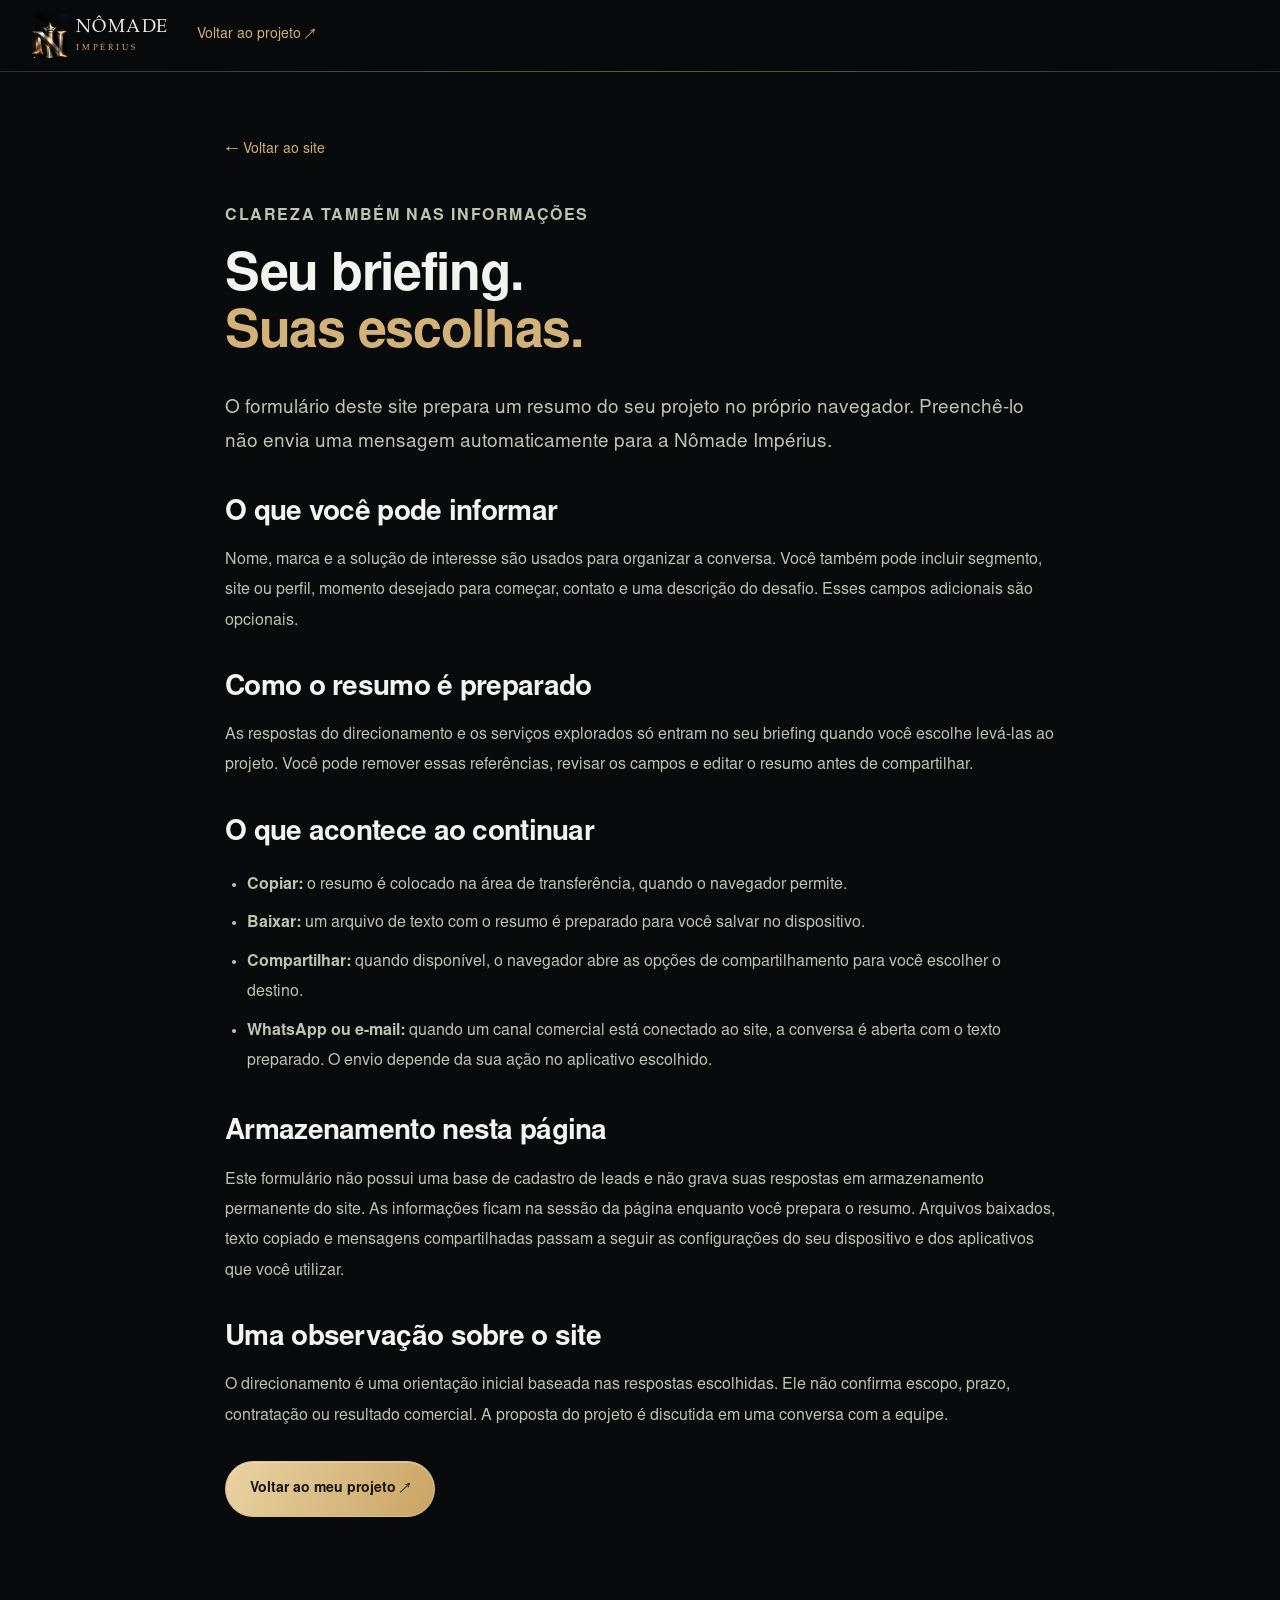
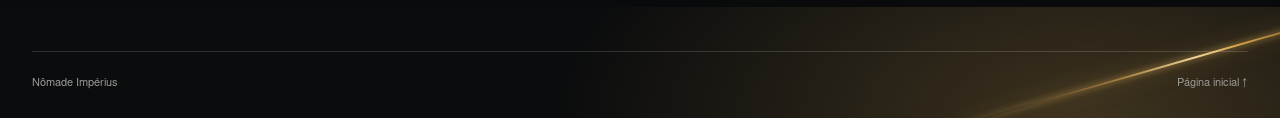
==== privacidade.html @ 72ca43c6 "Publicar site Nômade Impérius com contato pelo WhatsApp Site da agência com identidade preta e doura" ====
<!doctype html>
<html lang="pt-BR"><head><meta charset="utf-8"><meta name="viewport" content="width=device-width, initial-scale=1"><meta name="theme-color" content="#090a0b"><meta name="description" content="Saiba como funciona o briefing da Nômade Impérius e como suas informações são usadas na página."><title>Privacidade do briefing — Nômade Impérius</title><link rel="icon" type="image/png" href="nomade-imperius.png"><link rel="stylesheet" href="site.css?v=dark-sections-1">
<link rel="stylesheet" href="auras.css?v=dark-sections-1"></head><body><header class="site-header"><div class="header-inner shell"><a class="wordmark" href="index.html" aria-label="Nômade Impérius, página inicial"><span class="brand-crop" aria-hidden="true"><img src="nomade-imperius.png" alt="" width="1536" height="1536"></span><span class="brand-name">NÔMADE<span>IMPÉRIUS</span></span></a><a class="text-link" href="index.html#contato">Voltar ao projeto ↗</a></div></header><main class="privacy-page shell"><a class="back-link" href="index.html">← Voltar ao site</a><p class="eyebrow">CLAREZA TAMBÉM NAS INFORMAÇÕES</p><h1>Seu briefing.<br><em>Suas escolhas.</em></h1><p class="privacy-intro">O formulário deste site prepara um resumo do seu projeto no próprio navegador. Preenchê-lo não envia uma mensagem automaticamente para a Nômade Impérius.</p><h2>O que você pode informar</h2><p>Nome, marca e a solução de interesse são usados para organizar a conversa. Você também pode incluir segmento, site ou perfil, momento desejado para começar, contato e uma descrição do desafio. Esses campos adicionais são opcionais.</p><h2>Como o resumo é preparado</h2><p>As respostas do direcionamento e os serviços explorados só entram no seu briefing quando você escolhe levá-las ao projeto. Você pode remover essas referências, revisar os campos e editar o resumo antes de compartilhar.</p><h2>O que acontece ao continuar</h2><ul><li><strong>Copiar:</strong> o resumo é colocado na área de transferência, quando o navegador permite.</li><li><strong>Baixar:</strong> um arquivo de texto com o resumo é preparado para você salvar no dispositivo.</li><li><strong>Compartilhar:</strong> quando disponível, o navegador abre as opções de compartilhamento para você escolher o destino.</li><li><strong>WhatsApp ou e-mail:</strong> quando um canal comercial está conectado ao site, a conversa é aberta com o texto preparado. O envio depende da sua ação no aplicativo escolhido.</li></ul><h2>Armazenamento nesta página</h2><p>Este formulário não possui uma base de cadastro de leads e não grava suas respostas em armazenamento permanente do site. As informações ficam na sessão da página enquanto você prepara o resumo. Arquivos baixados, texto copiado e mensagens compartilhadas passam a seguir as configurações do seu dispositivo e dos aplicativos que você utilizar.</p><h2>Uma observação sobre o site</h2><p>O direcionamento é uma orientação inicial baseada nas respostas escolhidas. Ele não confirma escopo, prazo, contratação ou resultado comercial. A proposta do projeto é discutida em uma conversa com a equipe.</p><a class="button button-gold privacy-return" href="index.html#contato">Voltar ao meu projeto ↗</a></main><footer class="site-footer"><div class="shell footer-bottom"><span>Nômade Impérius</span><a href="index.html">Página inicial ↑</a></div></footer></body></html>
---- site.css ----
@font-face{font-family:Nomade;src:url('sans-regular.otf') format('opentype');font-weight:400;font-display:swap}
@font-face{font-family:Nomade;src:url('sans-bold.otf') format('opentype');font-weight:600 800;font-display:swap}
@font-face{font-family:Editorial;src:url('editorial-regular.otf') format('opentype');font-display:swap}
@font-face{font-family:Editorial;src:url('editorial-italic.otf') format('opentype');font-style:italic;font-display:swap}
:root{--bg:#090a0b;--surface:#171819;--text:#f3f3ef;--muted:#b6b6b0;--line:#ffffff26;--gold:#d2b278;--gold-pale:#ead2a1;--accent:#d2b278;--sans:Nomade,Arial,sans-serif;--serif:Editorial,Georgia,serif}
*{box-sizing:border-box}html{scroll-behavior:smooth;scroll-padding-top:94px}body{margin:0;background:var(--bg);color:var(--text);font:16px/1.6 var(--sans);-webkit-font-smoothing:antialiased}body.menu-open,body.dialog-open{overflow:hidden}a{color:inherit;text-decoration:none}button,input,textarea,select{font:inherit}button{cursor:pointer;color:inherit}button,a{-webkit-tap-highlight-color:transparent}img{display:block;max-width:100%;height:auto}h1,h2,h3,p{margin:0}h1,h2,h3{font-family:var(--sans);font-weight:600;line-height:1.15;letter-spacing:-.025em}h2{font-size:46px}h3{font-size:25px}em{font-style:normal;color:var(--accent)}svg{width:24px;height:24px;fill:none;stroke:currentColor;stroke-width:1.5;stroke-linecap:round;stroke-linejoin:round;flex-shrink:0}[hidden]{display:none!important}::selection{background:var(--gold);color:#111}a:focus-visible,button:focus-visible,summary:focus-visible,[tabindex]:focus-visible{outline:2px solid var(--accent);outline-offset:5px}.svg-defs{width:0;height:0;position:absolute;overflow:hidden}.sr-only{position:absolute;width:1px;height:1px;padding:0;margin:-1px;overflow:hidden;clip:rect(0,0,0,0);white-space:nowrap;border:0}.skip-link{position:fixed;top:12px;left:16px;z-index:120;background:var(--gold);color:#111;padding:12px 20px;transform:translateY(-150%)}.skip-link:focus{transform:none}.shell{width:min(1326px,calc(100% - 64px));margin-inline:auto}.section-space{padding-block:88px}.eyebrow{font-size:11px;font-weight:600;letter-spacing:.1em;color:var(--accent);line-height:1.5;text-transform:uppercase}.button{display:inline-flex;align-items:center;justify-content:center;gap:14px;border:1px solid transparent;border-radius:40px;min-height:56px;padding:16px 24px;font-size:16px;line-height:1.3;font-weight:600;transition:background .2s,border-color .2s,color .2s,transform .2s,box-shadow .2s}.button svg{width:19px;height:19px}.button-gold{background:linear-gradient(115deg,#ead3a3,#c9a463);color:#16120d;border-color:#ddc28c;box-shadow:inset 0 1px 0 #ffffff45}.button-gold:hover{background:linear-gradient(115deg,#f0ddb8,#d7b87d);border-color:var(--gold-pale);transform:translateY(-2px);box-shadow:0 6px 22px #d2b27816}.button-outline{background:transparent;border-color:var(--line);color:var(--text)}.button-outline:hover{border-color:var(--text);background:#ffffff08}.text-link{display:inline-flex;align-items:center;gap:12px;border:0;background:none;padding:0;font-size:14px;line-height:1.5;color:var(--accent)}.text-link svg{width:19px;height:19px}.text-link:hover{text-decoration:underline;text-underline-offset:5px}.dark-section{background:#090a0b;--text:#f3f3ef;--muted:#b6b6b0;--line:#ffffff26;--accent:#d2b278;color:var(--text)}.section-heading{display:flex;justify-content:space-between;align-items:flex-end;gap:60px;margin-bottom:38px}.section-heading h2{max-width:700px;margin-top:18px}.section-heading>p{max-width:380px;font-size:16px;color:var(--muted);line-height:1.75;flex-shrink:0}.scope-note{font-size:12px;line-height:1.8;color:var(--muted);max-width:950px;margin-top:25px}

/* 72px navigation and grouped full-width menus, adapted from the reference. */
.site-header{height:72px;position:sticky;top:0;z-index:60;background:#090a0bf5;border-bottom:1px solid var(--line);backdrop-filter:blur(12px)}.header-inner{display:flex;align-items:center;height:100%;gap:28px}.wordmark{display:flex;align-items:center;gap:9px;flex-shrink:0}.brand-crop{position:relative;width:35px;height:44px;overflow:hidden}.brand-crop img{position:absolute;max-width:none;width:97px;height:97px;top:-12px;left:-31px}.brand-name{font:18px/1 var(--serif);letter-spacing:.08em;color:#f1ede5}.brand-name>span{display:block;font:8px/1 var(--serif);letter-spacing:.35em;color:var(--gold);margin-top:7px}.navigation{display:flex;align-items:center;gap:22px;flex:1;min-width:0;height:100%;font-size:14px}.navigation>a{white-space:nowrap}.navigation>a:hover{color:var(--gold)}.nav-group{height:100%;display:flex;align-items:center}.nav-group-toggle{height:100%;padding:0;border:0;background:none;display:flex;align-items:center;gap:5px;font-size:14px;white-space:nowrap;position:relative}.nav-group-toggle svg{width:17px;height:17px;transition:transform .2s}.nav-group-toggle[aria-expanded=true]{color:var(--gold)}.nav-group-toggle[aria-expanded=true]::after{content:'';height:3px;background:var(--gold);position:absolute;bottom:0;left:0;right:0}.nav-group-toggle[aria-expanded=true] svg{transform:rotate(180deg)}.nav-actions{margin-left:auto;display:flex;align-items:center;gap:20px}.nav-secondary{font-size:13px;white-space:nowrap}.nav-secondary:hover{color:var(--gold)}.navigation .nav-contact{min-height:44px;padding:12px 20px;font-size:13px;gap:11px;white-space:nowrap}.nav-contact svg{height:17px;width:17px}.menu-toggle{display:none}.mega-panel{position:fixed;left:0;right:0;top:71px;max-height:calc(100dvh - 72px);overflow:auto;background:#171819;border-bottom:1px solid var(--line);box-shadow:0 22px 32px #0006}.mega-layout{display:grid;grid-template-columns:1fr 2fr;gap:65px;padding-block:34px 40px}.mega-intro>span{font-size:11px;color:var(--gold);letter-spacing:.08em}.mega-intro h2{font-size:27px;line-height:1.25;margin-top:17px;max-width:340px}.mega-intro p{font-size:14px;color:var(--muted);line-height:1.8;margin-top:16px;max-width:340px}.mega-links{display:grid;gap:8px;align-content:start}.mega-service-links{grid-template-columns:1fr 1fr;gap:10px}.mega-links>a{display:block;padding:16px 18px;border-radius:8px;font-size:16px;line-height:1.4;transition:background .2s}.mega-links>a:hover{background:#ffffff09;color:var(--gold)}.mega-links>a>span{display:block;font-size:13px;color:var(--muted);line-height:1.7;margin-top:7px}

/* Services and presentation. */
.solutions-tabs{display:grid;grid-template-columns:repeat(4,minmax(0,1fr));gap:12px;border-bottom:0;margin-bottom:38px}.solution-tab{position:relative;background:#171819;border:1px solid #d2b27826;border-bottom:3px solid transparent;border-radius:10px;text-align:left;padding:21px 20px;min-height:132px;color:var(--muted);transition:background .2s,color .2s,border-color .2s,box-shadow .2s}.solution-tab>span:nth-child(2){display:block}.solution-tab strong{font-size:18px;font-weight:600;line-height:1.3;display:block}.solution-tab small{font-size:12px;font-weight:400;line-height:1.6;display:block;margin-top:9px}.solution-tab>svg{display:none}.tab-index{display:block;font-size:10px;line-height:1.3;color:#8c784d;margin-bottom:15px;letter-spacing:.1em}.solution-tab[aria-selected=true]{border-color:#d2b27855;border-bottom-color:#d2b278;background:#171819;color:#f2f2ec;box-shadow:0 7px 20px #00000012}.solution-tab[aria-selected=true] .tab-index{color:#d2b278}.solution-tab[aria-selected=true] small{color:#b9b8ae}.solution-tab:hover{border-color:#9c865b}.solution-tab:not([aria-selected=true]):hover{background:#222321;color:#f3f3ef}.solutions-footnote{display:none}.solution-panel{display:grid;grid-template-columns:1.05fr 1fr;column-gap:54px;row-gap:23px;align-items:start}.solution-panel>:first-child{grid-column:1;grid-row:1/span 3;height:420px;position:relative;border-radius:14px;overflow:hidden}.solution-panel .panel-description{grid-column:2;grid-row:1;padding-top:7px}.panel-description h3{font-size:28px;line-height:1.25;max-width:480px}.panel-description p{font-size:16px;color:var(--muted);line-height:1.8;margin-top:17px}.inline-list{list-style:none;padding:0;margin:21px 0 0;display:flex;flex-wrap:wrap;gap:8px}.inline-list li{font-size:12px;line-height:1.4;padding:7px 10px;border-radius:5px;background:#d2b2780c;color:#c9c9c0}.deliverable-details{grid-column:2;grid-row:2;border-top:1px solid var(--line);padding-top:18px}.deliverable-details summary{display:flex;align-items:center;justify-content:space-between;gap:15px;font-size:14px;cursor:pointer;list-style:none}.deliverable-details summary::-webkit-details-marker{display:none}.deliverable-details svg{width:17px;height:17px;color:var(--accent)}.deliverable-details[open] summary svg{transform:rotate(45deg)}.deliverable-details ul{font-size:14px;color:var(--muted);line-height:1.8;padding-left:18px;margin:17px 0 0}.deliverable-details li{margin-top:5px}.service-cta{grid-column:2;grid-row:3;font-size:14px;font-weight:600;align-self:end;justify-self:start;padding-top:3px}.brand-study,.content-study,.campaign-study,.website-study,.concept-art{--text:#eeece6;--muted:#a7a6a2;--line:rgba(218,197,158,.19)}.brand-study,.content-study,.campaign-study,.website-study{color:#eeece6}.essence-grid>.section-label{margin-bottom:25px}.essence-content{display:grid;grid-template-columns:1.15fr 1fr;gap:35px 85px}.essence h2{font-size:43px;max-width:570px}.essence-text{font-size:16px;color:var(--muted);line-height:1.8}.essence-text p:first-child{font-size:20px;line-height:1.6;color:#e2e2dc}.essence-text p+p{margin-top:20px}.brand-principles{grid-column:1/-1;display:grid;grid-template-columns:repeat(3,1fr);gap:20px;margin-top:4px}.brand-principles>span{border:1px solid var(--line);border-radius:8px;padding:24px;font-size:15px;line-height:1.65;color:#dfdfd7}.brand-principles>span::before{content:'✓';display:block;font-size:19px;color:var(--gold);margin-bottom:13px}.process-list{display:grid;grid-template-columns:repeat(4,minmax(0,1fr));gap:20px;list-style:none;padding:0;margin:0}.process-list>li{background:#171819;border:1px solid #d2b2782b;border-radius:8px;padding:27px 24px}.process-number{font-size:35px;color:#d2b278;line-height:1.2;display:flex;align-items:center;gap:20px;margin-bottom:27px;font-weight:600}.process-number::after{content:"";height:1px;flex:1;background:#9a824c44}.process-number>svg,.process-number>.small-star{display:none}.process-list h3{font-size:25px;line-height:1.3}.process-list p{font-size:14px;color:var(--muted);line-height:1.8;margin-top:15px}.process-outcome{display:block;font-size:9px;letter-spacing:.07em;line-height:1.8;color:#a8a89f;margin-top:24px}.project-agreement{display:grid;grid-template-columns:1fr 1fr;gap:50px;align-items:center;background:#171819;color:#f1f1ea;border-radius:8px;padding:34px 38px;margin-top:28px}.project-agreement .eyebrow{color:var(--gold);font-size:10px}.project-agreement h3{font-size:27px;line-height:1.35;margin-top:15px}.project-agreement ul{padding:0;margin:0;list-style:none;display:grid;gap:13px}.project-agreement li{display:flex;align-items:flex-start;gap:13px;font-size:14px;line-height:1.7;color:#d3d3cb}.project-agreement svg{width:17px;height:17px;color:var(--gold);margin-top:2px}

/* Marketing service photography and accessible details dialog. */
.studies{background:#111213}.study-controls{display:flex;justify-content:space-between;align-items:center;gap:24px;margin-bottom:27px}.study-filters{display:flex;gap:10px;flex-wrap:wrap}.study-filters button{border:1px solid #ffffff35;color:#c9c9c2;background:none;border-radius:40px;font-size:13px;padding:9px 18px;line-height:1.4}.study-filters button[aria-pressed=true]{background:var(--gold);border-color:var(--gold);color:#17120c}.study-filters button:hover{border-color:var(--gold)}#study-count{font-size:12px;color:var(--muted);white-space:nowrap}.concept-grid{display:grid;grid-template-columns:1fr 1fr;gap:26px}.concept-card{position:relative;background:#18191a;border:1px solid #ffffff20;border-radius:14px;overflow:hidden;min-width:0;transition:border-color .25s,box-shadow .25s}.concept-card:hover{border-color:#d2b27870;box-shadow:0 15px 35px #00000025}.concept-card .concept-art{height:360px}.concept-meta{display:flex;align-items:center;justify-content:space-between;gap:24px;padding:25px 26px;min-height:110px}.concept-meta p{font-size:10px;color:#b5b0a5;line-height:1.5;letter-spacing:.045em}.concept-meta h3{font-size:25px;line-height:1.25;margin-top:9px}.concept-meta .concept-description{font-size:13px;line-height:1.8;letter-spacing:0;margin-top:12px;max-width:410px}.concept-open{width:42px;height:42px;display:grid;place-items:center;border:1px solid #ffffff50;border-radius:50%;background:none;color:var(--gold);flex-shrink:0}.concept-open::after{content:'';position:absolute;inset:0}.concept-open svg{width:19px;height:19px}.concept-open:hover{background:var(--gold);color:#18130d}.concept-card:focus-within{outline:2px solid var(--gold);outline-offset:4px}.project-dialog{background:#171819;color:#f3f3ee;border:1px solid #ffffff30;border-radius:12px;width:min(880px,calc(100% - 36px));padding:0;max-height:calc(100dvh - 40px);overflow:auto;overscroll-behavior:contain}.project-dialog::backdrop{background:#000c;backdrop-filter:blur(6px)}.dialog-heading{display:flex;align-items:center;justify-content:space-between;gap:20px;padding:17px 24px;border-bottom:1px solid #ffffff25}.dialog-heading .eyebrow{font-size:10px}.dialog-close{background:none;border:1px solid #ffffff40;color:#e3d4b6;font-size:26px;border-radius:50%;width:37px;height:37px;line-height:1}.project-dialog #project-visual .concept-art{height:365px!important}.project-details{padding:31px 36px 35px}.project-details h2{font-size:36px}.project-details>p{font-size:15px;line-height:1.8;color:#c0c0b8;margin-top:18px}.project-details dl{display:grid;grid-template-columns:repeat(3,1fr);gap:26px;margin:27px 0 0;padding-top:25px;border-top:1px solid #ffffff25}.project-details dt{color:var(--gold);font-size:12px;font-weight:600}.project-details dd{font-size:13px;line-height:1.8;color:#b6b6ae;margin:12px 0 0}.project-details .project-disclosure{font-size:11px;color:#a5a59c;margin-top:27px}.project-details .button{font-size:14px;margin-top:23px;min-height:52px}

/* Direction guide and project briefing. */
.direction-grid,.contact-grid{display:grid;grid-template-columns:1fr 1.05fr;gap:90px;align-items:start}.direction h2,.contact h2{font-size:44px;margin-top:20px;max-width:550px}.direction-copy>p:not(.eyebrow),.contact-copy>p:not(.eyebrow){font-size:16px;color:var(--muted);line-height:1.8;margin-top:24px;max-width:440px}.direction-promises{list-style:none;padding:0;margin:30px 0 0;display:grid;gap:15px}.direction-promises li{font-size:15px;color:#d5d5cd;display:flex;align-items:center;gap:16px}.direction-promises span{border:1px solid #d2b27860;border-radius:50%;height:31px;width:31px;font-size:11px;color:var(--gold);display:grid;place-items:center;flex-shrink:0}.direction-copy .direction-note{font-size:12px;margin-top:26px;max-width:430px;color:#a8a89f}.guide-card{background:#171819;color:#f3f3ef;border:1px solid #d2b27835;border-radius:12px;padding:31px 34px;--accent:#d2b278;--text:#f3f3ef;--muted:#b6b6b0;--line:#ffffff26}.guide-top{display:flex;align-items:center;justify-content:space-between;gap:20px;border-bottom:1px solid var(--line);padding-bottom:22px;margin-bottom:25px}.guide-top .eyebrow{font-size:10px}.guide-top>span:last-child{color:#d2b278;font-size:24px}.guide-progress{display:flex;align-items:center;gap:6px;margin-bottom:23px}.guide-progress>span{display:block;width:25px;height:4px;background:#ffffff26;border-radius:3px}.guide-progress>span.is-done{background:#d2b278}.guide-progress>small{font-size:10px;letter-spacing:.04em;color:#a8a89f;margin-left:auto}.guide-question{font-size:26px;line-height:1.3;outline:none}.guide-question-note{font-size:13px;color:#b6b6b0;margin-top:13px;margin-bottom:22px;line-height:1.75}.guide-options{border:0;min-width:0;padding:0;margin:0;display:grid;gap:11px}.guide-option{position:relative;display:flex;align-items:flex-start;gap:15px;padding:17px 18px;background:#111213;border:1px solid #ffffff26;border-radius:8px;cursor:pointer;transition:background .2s,border-color .2s}.guide-option:hover,.guide-option:focus-within{border-color:#d2b27880}.guide-option.is-selected{background:#d2b27826;border-color:#967331}.guide-radio{width:15px;height:15px;flex-shrink:0;border:1px solid #878b80;border-radius:50%;margin-top:3px}.is-selected .guide-radio{background:#d2b278;box-shadow:inset 0 0 0 3px #171819;border-color:#d2b278}.guide-option-copy strong{font-size:14px;font-weight:600;display:block;line-height:1.5}.guide-option-copy small{font-size:12px;color:#b6b6b0;line-height:1.7;display:block;margin-top:5px}.guide-actions{display:flex;align-items:center;justify-content:space-between;gap:20px;margin-top:26px}.guide-actions .button{font-size:14px;min-height:49px;padding:14px 20px}.guide-actions .button:disabled{opacity:.4;cursor:default}.guide-actions .text-link{font-size:13px;color:#d2b278;padding:9px 0}.guide-actions .text-link:disabled{visibility:hidden}.guide-result-label{color:#d2b278;font-size:11px;font-weight:600;letter-spacing:.07em;margin-bottom:15px}.guide-result h3{font-size:31px;line-height:1.2;outline:none}.guide-result>p:not(.guide-result-label){font-size:14px;color:#b6b6b0;line-height:1.8;margin-top:18px}.guide-result-steps{list-style:none;padding:0;counter-reset:steps;display:grid;gap:14px;margin:25px 0}.guide-result-steps li{counter-increment:steps;display:flex;gap:15px;font-size:13px;line-height:1.8;color:#c9c9c0;border-top:1px solid #ffffff26;padding-top:15px}.guide-result-steps li::before{content:'0' counter(steps);font-size:11px;color:#d2b278;padding-top:3px}.guide-result .button{width:100%;font-size:14px;min-height:52px;justify-content:space-between}.guide-result .guide-result-note{font-size:11px!important;color:#a8a89f!important;margin-top:17px!important}.guide-restart{font-size:12px;display:block;margin:16px auto 0;border:0;background:none;text-decoration:underline;text-underline-offset:4px;color:#b6b6b0;padding:7px}.contact-signature{display:flex;align-items:center;gap:15px;color:#c9c9c0;font-size:13px;line-height:1.8;margin-top:29px}.contact-signature .small-star{font-size:26px;color:#d2b278}.brief-explainer{max-width:430px;margin-top:32px;padding-top:24px;border-top:1px solid var(--line)}.brief-explainer h3{font-size:23px}.brief-explainer ol{font-size:14px;color:var(--muted);line-height:1.8;padding-left:20px;margin:18px 0}.brief-explainer li{padding:3px 0 3px 3px}.brief-explainer>span{display:block;font-size:12px;color:#a8a89f;line-height:1.8}.direct-contact{display:flex;gap:17px;flex-wrap:wrap;color:#77581f;font-size:14px;margin-top:25px}.direct-contact a{text-decoration:underline;text-underline-offset:4px}.briefing-box{background:#171819;color:#f1f1eb;border-radius:12px;padding:32px 34px;--text:#f1f1eb;--muted:#b5b7ac;--line:#ffffff2b;--accent:#d2b278}.briefing-heading{display:flex;align-items:center;justify-content:space-between;gap:20px;border-bottom:1px solid var(--line);padding-bottom:22px;margin-bottom:26px}.briefing-heading .eyebrow{font-size:10px;color:var(--gold)}.briefing-heading>span:last-child{font-size:26px;color:var(--gold);line-height:1}.briefing-fields{margin:0;padding:0;border:0;min-width:0}.form-row{display:grid;grid-template-columns:1fr 1fr;gap:18px}.field{margin-bottom:23px}.field label{font-size:12px;line-height:1.6;color:#d0d1c8;display:block;margin-bottom:9px}.field label>span{color:var(--gold)}.field .optional{color:#a0a394;font-size:10px}.field input,.field select,.field textarea{display:block;width:100%;min-width:0;background:#0d0e0f;color:#edede7;border:1px solid #ffffff40;border-radius:6px;padding:12px 13px;min-height:48px;font-size:14px;line-height:1.6;outline:none}.field input::placeholder,.field textarea::placeholder{font-size:12px;color:#95998b}.field input:focus,.field select:focus,.field textarea:focus{border-color:var(--gold);box-shadow:0 0 0 1px var(--gold)}.field select{color:#cdcdc7;padding-right:22px;font-size:13px}.field select option{background:#171819;color:#f1f1eb}.field textarea{min-height:110px;resize:vertical}.form-submit{display:flex;width:100%;justify-content:space-between;font-size:15px;min-height:54px;margin-top:5px}.form-note{font-size:11px;line-height:1.8;color:#b5b4ab;margin-top:17px}.privacy-link{font-size:11px;line-height:1.7;color:#d5c294;text-decoration:underline;text-underline-offset:4px;display:inline-block;margin-top:12px}.brief-context{display:flex;align-items:flex-start;justify-content:space-between;gap:15px;padding:16px;border:1px solid #d2b27860;border-radius:8px;background:#d2b2780c;margin-bottom:24px}.brief-context .eyebrow{font-size:9px}.brief-context p{font-size:12px;line-height:1.8;color:#cfceb9;white-space:pre-line;margin-top:8px}.brief-context button{font-size:25px;background:none;border:none;color:var(--gold);line-height:1.2;min-width:25px}.result-top{display:flex;align-items:center;gap:15px}.result-top h3{font-size:25px;line-height:1.3}.result-check{display:grid;place-items:center;flex-shrink:0;width:36px;height:36px;border:1px solid #d2b27880;border-radius:50%;color:var(--gold)}.result-check svg{width:20px;height:20px}.result-instruction{font-size:13px;line-height:1.8;color:#bbb9b1;margin-top:20px}.briefing-result pre{font:13px/1.85 var(--sans);white-space:pre-wrap;overflow-wrap:anywhere;overflow:auto;max-height:330px;background:#090a0b;border:1px solid #ffffff25;border-radius:8px;padding:20px;color:#d6d5cf;margin:23px 0}.result-actions{display:flex;flex-wrap:wrap;gap:10px}.result-actions .button{min-height:45px;font-size:12px;gap:10px;padding:12px 17px}.result-actions .text-link{flex-basis:100%;justify-content:center;padding:12px 0 0;font-size:12px;color:#b5b4ab}.copy-status{font-size:12px;min-height:1.8em;line-height:1.8;color:var(--gold);margin-top:12px}

/* FAQ, footer and privacy. */
.faq{padding-top:0}.faq-grid{display:grid;grid-template-columns:.85fr 1.15fr;gap:85px}.faq h2{font-size:41px;margin-top:19px}.faq-intro{font-size:15px;color:var(--muted);line-height:1.8;margin-top:21px;max-width:330px}.faq-list details{border-bottom:1px solid var(--line)}.faq-list details:first-child{border-top:1px solid var(--line)}.faq-list summary{display:flex;align-items:center;justify-content:space-between;gap:24px;min-height:75px;padding:21px 0;font-size:15px;line-height:1.6;font-weight:600;list-style:none;cursor:pointer}.faq-list summary::-webkit-details-marker{display:none}.faq-list summary svg{width:17px;height:17px;color:#d2b278}.faq-list details[open] summary svg{transform:rotate(45deg)}.faq-list details p{font-size:14px;line-height:1.9;color:var(--muted);padding:0 15px 25px 0}.site-footer{padding-block:44px 25px;background:#0b0c0d}.footer-top{display:grid;grid-template-columns:1.25fr .8fr .9fr 1.1fr;gap:48px;padding-bottom:37px}.footer-wordmark{font:24px/1.15 var(--serif);letter-spacing:.04em;color:#f0ede4}.footer-wordmark>span{display:block;font-size:12px;letter-spacing:.25em;color:var(--gold);margin-top:9px}.footer-manifesto{font-size:13px;line-height:1.9;color:#aaa9a3;margin-top:21px}.footer-column{display:grid;align-content:start;gap:13px;font-size:13px;color:#bcbab3}.footer-column>span{font-size:12px;font-weight:600;color:#e7e8df;margin-bottom:5px}.footer-column a:hover{color:var(--gold)}.footer-invitation{font-size:24px;line-height:1.35;font-weight:600;position:relative;padding-right:26px;align-self:start}.footer-invitation svg{position:absolute;right:0;top:3px;width:19px;height:19px;color:var(--gold)}.footer-bottom{border-top:1px solid #ffffff26;padding-top:23px;display:flex;justify-content:space-between;align-items:center;gap:22px;font-size:11px;color:#999a94}.footer-bottom>span:nth-child(2){font-size:10px;letter-spacing:.045em}.mobile-contact{display:none}.privacy-page{max-width:830px;padding-block:65px 90px}.privacy-page .back-link{display:inline-flex;color:var(--gold);font-size:14px;margin-bottom:40px}.privacy-page h1{font-size:52px;line-height:1.1;margin-top:18px}.privacy-page h2{font-size:28px;margin:37px 0 15px}.privacy-page p,.privacy-page li{font-size:16px;color:#bfc3b2;line-height:1.9}.privacy-page .privacy-intro{font-size:19px;line-height:1.8;margin-top:28px}.privacy-page ul{padding-left:22px}.privacy-page li{padding:4px 0}.privacy-page .privacy-return{display:inline-flex;font-size:14px;margin-top:30px}.reveal-ready{opacity:1;transform:none}

@media(max-width:1200px){.header-inner{gap:22px}.navigation{gap:18px}.navigation,.nav-group-toggle{font-size:13px}.nav-actions{gap:15px}.nav-secondary{font-size:12px}.navigation .nav-contact{font-size:12px;padding-inline:16px}.section-heading{gap:40px}.section-heading>p{max-width:310px}.solution-panel{column-gap:38px}.essence-content{column-gap:55px}.direction-grid,.contact-grid{gap:55px}.faq-grid{gap:55px}.process-list{gap:15px}.process-list>li{padding:25px 20px}.footer-top{gap:30px}.footer-invitation{font-size:22px}}
@media(max-width:1040px){html{scroll-padding-top:90px}.header-inner{justify-content:space-between}.menu-toggle{display:flex;flex-direction:column;align-items:center;justify-content:center;gap:6px;width:44px;height:44px;border:0;background:none}.menu-toggle>span{height:1.5px;width:23px;background:#e2d9c6;transition:transform .2s,opacity .2s}.menu-toggle[aria-expanded=true]>span:nth-child(1){transform:translateY(7.5px) rotate(45deg)}.menu-toggle[aria-expanded=true]>span:nth-child(2){opacity:0}.menu-toggle[aria-expanded=true]>span:nth-child(3){transform:translateY(-7.5px) rotate(-45deg)}.navigation{position:fixed;top:71px;left:0;right:0;height:calc(100dvh - 71px);background:#111213;display:flex;flex-direction:column;align-items:stretch;gap:0;overflow:auto;padding:22px 26px 36px;visibility:hidden;pointer-events:none;opacity:0;transform:translateX(100%);transition:transform .2s,opacity .2s,visibility .2s;font-size:16px}.navigation.is-open{visibility:visible;pointer-events:auto;opacity:1;transform:none}.nav-group{display:block;height:auto;border-bottom:1px solid #ffffff22}.nav-group-toggle{width:100%;height:auto;min-height:62px;padding:15px 0;justify-content:space-between;font-size:16px}.nav-group-toggle[aria-expanded=true]::after{display:none}.nav-group-toggle svg{width:20px;height:20px}.navigation>a{padding:20px 0;border-bottom:1px solid #ffffff22;font-size:16px}.mega-panel{position:static;max-height:none;overflow:visible;box-shadow:none;border:0;background:none}.mega-layout{display:block;width:100%;padding:0 0 19px}.mega-intro{display:none}.mega-links,.mega-service-links{display:grid;grid-template-columns:1fr;gap:3px}.mega-links>a{padding:15px 14px;font-size:15px;background:#ffffff04}.mega-links>a>span{font-size:13px;margin-top:6px}.nav-actions{margin-left:0;display:grid;gap:18px;justify-items:stretch;margin-top:30px}.nav-secondary{font-size:15px;text-align:center;padding-block:10px}.navigation .nav-contact{min-height:52px;font-size:15px}.section-space{padding-block:73px}h2{font-size:39px}.section-heading h2{max-width:600px}.section-heading{display:block}.section-heading>p{max-width:560px;margin-top:23px;font-size:15px}.solution-panel{column-gap:30px;grid-template-columns:1fr 1fr}.solution-panel>:first-child{height:410px}.panel-description h3{font-size:25px}.panel-description p{font-size:14px;line-height:1.85}.inline-list li{font-size:11px}.solution-tab{padding:19px 14px}.solution-tab strong{font-size:16px}.solution-tab small{font-size:11px}.deliverable-details summary{font-size:13px}.deliverable-details ul{font-size:13px}.service-cta{font-size:13px}.essence h2{font-size:38px}.essence-content{gap:30px 45px}.essence-text{font-size:14px}.essence-text p:first-child{font-size:18px}.brand-principles{gap:15px}.brand-principles>span{padding:21px;font-size:14px}.process-list{grid-template-columns:1fr 1fr;gap:18px}.process-list>li{padding:27px}.process-number{margin-bottom:20px}.process-list p{font-size:15px}.process-outcome{margin-top:20px}.project-agreement{padding:30px;gap:35px}.project-agreement h3{font-size:24px}.project-agreement li{font-size:13px}.concept-card .concept-art{height:310px}.concept-meta{padding:23px}.concept-meta h3{font-size:23px}.concept-meta .concept-description{font-size:12px}.direction-grid,.contact-grid{gap:42px;grid-template-columns:1fr 1.1fr}.direction h2,.contact h2{font-size:38px}.direction-copy>p:not(.eyebrow),.contact-copy>p:not(.eyebrow){font-size:15px}.direction-promises li{font-size:14px}.guide-card,.briefing-box{padding:28px}.guide-question{font-size:24px}.guide-option{padding:16px 14px;gap:13px}.guide-option-copy strong{font-size:13px}.guide-option-copy small{font-size:11px}.guide-actions .button{font-size:12px;padding-inline:16px}.guide-result h3{font-size:28px}.guide-result .button{font-size:12px}.form-row{grid-template-columns:1fr;gap:0}.field{margin-bottom:20px}.field input,.field select,.field textarea{font-size:16px}.field select{font-size:14px}.form-submit{font-size:14px}.faq{padding-top:0}.faq-grid{gap:45px;grid-template-columns:.75fr 1.25fr}.faq h2{font-size:36px}.faq-intro{font-size:14px}.faq-list summary{font-size:14px}.footer-top{grid-template-columns:1.2fr 1fr 1fr;gap:28px}.footer-invitation{grid-column:1/-1;font-size:25px;padding-top:25px;border-top:1px solid #ffffff25;max-width:none}.footer-invitation svg{top:29px}.footer-bottom>span:nth-child(2){display:none}}
@media(max-width:900px){.solution-panel{grid-template-columns:1fr}.solution-panel>:first-child{grid-column:1;grid-row:1;height:355px;margin-bottom:2px}.solution-panel .panel-description{grid-column:1;grid-row:2;padding-top:0}.panel-description h3{font-size:28px;max-width:none}.panel-description p{font-size:15px}.deliverable-details{grid-column:1;grid-row:3}.deliverable-details summary{font-size:14px}.deliverable-details ul{font-size:14px}.service-cta{grid-column:1;grid-row:4;font-size:14px;align-self:start}.solutions-tabs{margin-bottom:29px}.essence-content{grid-template-columns:1fr}.essence h2{max-width:680px}.essence-text{font-size:16px;max-width:720px}.essence-text p:first-child{font-size:21px}.brand-principles{margin-top:0}.direction-grid,.contact-grid{grid-template-columns:1fr;gap:35px}.direction h2,.contact h2{font-size:40px;max-width:650px}.direction-copy>p:not(.eyebrow),.contact-copy>p:not(.eyebrow){max-width:590px;font-size:16px}.direction-promises{grid-template-columns:repeat(3,1fr);gap:18px}.direction-promises li{display:block;font-size:14px;line-height:1.7}.direction-promises span{margin-bottom:13px}.direction-copy .direction-note{max-width:600px}.guide-card,.briefing-box{padding:33px}.guide-question{font-size:28px}.guide-option-copy strong{font-size:15px}.guide-option-copy small{font-size:13px}.guide-option{padding:19px}.guide-actions .button{font-size:14px}.guide-result h3{font-size:32px}.guide-result .button{font-size:14px}.contact-signature{font-size:14px}.brief-explainer{max-width:650px}.brief-explainer ol{font-size:15px}.brief-explainer>span{max-width:600px}.form-row{grid-template-columns:1fr 1fr;gap:19px}.field input,.field select,.field textarea{font-size:16px}.field label{font-size:13px}.field .optional{font-size:11px}.field input::placeholder,.field textarea::placeholder{font-size:13px}.form-submit{font-size:16px}.form-note{font-size:12px}.privacy-link{font-size:12px}.faq-grid{grid-template-columns:1fr;gap:29px}.faq h2{font-size:39px}.faq-intro{max-width:550px;font-size:15px}.faq-list summary{font-size:15px}.mobile-contact{display:block;position:fixed;bottom:0;left:0;right:0;padding:10px 24px calc(10px + env(safe-area-inset-bottom));z-index:40;background:#111213f2;border-top:1px solid #ffffff30;backdrop-filter:blur(10px)}.mobile-contact>a{display:flex;align-items:center;justify-content:space-between;gap:20px;border-radius:40px;background:var(--gold);color:#18130d;min-height:48px;padding:12px 21px;font-size:14px;font-weight:600}.mobile-contact svg{width:18px;height:18px}.contact-in-view .mobile-contact{display:none}.site-footer{padding-bottom:100px}.project-details dl{grid-template-columns:1fr;gap:20px}.project-details dd{margin-top:8px}}
@media(max-width:640px){.shell{width:calc(100% - 40px)}.section-space{padding-block:59px}.site-header{height:72px}.brand-name{font-size:17px}.brand-crop{width:31px}.brand-crop img{left:-33px}.navigation{padding-inline:22px}h2{font-size:33px;line-height:1.18;letter-spacing:-.03em}.eyebrow{font-size:10px}.section-heading{margin-bottom:27px}.section-heading h2{font-size:33px;margin-top:17px}.section-heading>p{font-size:14px;line-height:1.8;margin-top:20px}.solutions-tabs{grid-template-columns:1fr 1fr;border:0;border-radius:0;overflow:visible;gap:10px;margin-bottom:25px}.solution-tab{min-height:109px;padding:18px 15px;border-bottom:3px solid transparent}.solution-tab:nth-child(2n){border-left:1px solid var(--line)}.solution-tab:nth-child(n+3){border-top:1px solid var(--line)}.solution-tab strong{font-size:15px;line-height:1.3}.solution-tab small{font-size:10px;line-height:1.7;margin-top:8px}.solution-panel{gap:22px}.solution-panel>:first-child{height:310px;margin-bottom:0}.panel-description h3{font-size:25px;line-height:1.3}.panel-description p{font-size:14px;line-height:1.85;margin-top:15px}.inline-list{gap:7px;margin-top:19px}.inline-list li{font-size:10px;padding:7px 9px}.deliverable-details summary{font-size:13px;line-height:1.6}.deliverable-details ul{font-size:13px;line-height:1.8}.service-cta{font-size:13px;line-height:1.6;gap:12px}.scope-note{font-size:11px;line-height:1.9;margin-top:24px}.essence-grid>.section-label{margin-bottom:21px}.essence-content{gap:23px}.essence h2{font-size:33px}.essence-text p:first-child{font-size:19px;line-height:1.65}.essence-text p+p{font-size:14px;line-height:1.9;margin-top:18px}.brand-principles{grid-template-columns:1fr;gap:12px;margin-top:3px}.brand-principles>span{padding:18px 20px;font-size:14px;display:flex;gap:15px;align-items:center}.brand-principles>span::before{margin:0;font-size:18px}.process-list{grid-template-columns:1fr;gap:14px}.process-list>li{padding:25px;display:grid;grid-template-columns:40px 1fr;gap:10px 18px}.process-number{font-size:29px;grid-row:1/span 3;margin:0;align-self:start;padding-top:1px}.process-list h3{font-size:24px;line-height:1.3}.process-list p{grid-column:2;font-size:14px;margin-top:0;line-height:1.8}.process-outcome{grid-column:2;margin-top:9px;font-size:8px;letter-spacing:.045em}.project-agreement{grid-template-columns:1fr;gap:23px;padding:25px;margin-top:24px}.project-agreement .eyebrow{font-size:9px;line-height:1.7}.project-agreement h3{font-size:24px;margin-top:14px}.project-agreement li{font-size:13px;line-height:1.75}.study-controls{align-items:flex-start;gap:15px;display:block;margin-bottom:22px}.study-filters{gap:7px}.study-filters button{font-size:11px;padding:9px 13px}#study-count{font-size:11px;margin-top:13px}.concept-grid{grid-template-columns:1fr;gap:22px}.concept-card .concept-art{height:305px}.concept-meta{padding:22px;min-height:105px;gap:18px}.concept-meta p{font-size:9px}.concept-meta h3{font-size:24px;margin-top:8px}.concept-meta .concept-description{font-size:12px;line-height:1.8;max-width:340px;margin-top:13px}.concept-open{width:37px;height:37px}.direction-grid,.contact-grid{gap:29px}.direction h2,.contact h2{font-size:34px;margin-top:18px}.direction-copy>p:not(.eyebrow),.contact-copy>p:not(.eyebrow){font-size:14px;line-height:1.85;margin-top:20px}.direction-promises{grid-template-columns:1fr;gap:14px;margin-top:25px}.direction-promises li{display:flex;align-items:center;gap:15px;font-size:14px;line-height:1.7}.direction-promises span{margin:0;width:29px;height:29px;font-size:10px}.direction-copy .direction-note{font-size:11px;line-height:1.9;margin-top:22px}.guide-card,.briefing-box{padding:26px 22px;border-radius:10px}.guide-top{padding-bottom:21px;margin-bottom:24px}.guide-top .eyebrow{font-size:9px}.guide-question{font-size:25px;line-height:1.3}.guide-question-note{font-size:12px;line-height:1.8;margin-top:13px;margin-bottom:22px}.guide-progress{margin-bottom:23px}.guide-progress>small{font-size:8px}.guide-option{padding:16px 13px;gap:12px}.guide-option-copy strong{font-size:13px;line-height:1.5}.guide-option-copy small{font-size:11px;line-height:1.75;margin-top:5px}.guide-radio{width:13px;height:13px;margin-top:3px}.guide-actions{gap:14px;margin-top:24px}.guide-actions .button{font-size:12px;min-height:47px;padding:13px 16px}.guide-actions .text-link{font-size:12px}.guide-result h3{font-size:28px}.guide-result-label{font-size:10px}.guide-result>p:not(.guide-result-label){font-size:13px;line-height:1.8}.guide-result-steps li{font-size:12px;gap:13px}.guide-result .button{font-size:12px;line-height:1.6;padding-inline:16px}.guide-result .guide-result-note{font-size:10px!important}.guide-restart{font-size:11px}.contact-signature{font-size:12px;line-height:1.8;margin-top:26px;gap:14px}.brief-explainer{margin-top:27px;padding-top:22px}.brief-explainer h3{font-size:23px}.brief-explainer ol{font-size:14px;line-height:1.85;margin-top:16px}.brief-explainer>span{font-size:11px;line-height:1.9}.form-row{grid-template-columns:1fr;gap:0}.field{margin-bottom:21px}.field label{font-size:12px}.field .optional{font-size:10px}.field input,.field select,.field textarea{font-size:16px;min-height:49px;padding:12px 13px}.field input::placeholder,.field textarea::placeholder{font-size:12px}.field select{font-size:14px;padding-right:21px}.field textarea{min-height:112px}.briefing-heading{margin-bottom:24px;padding-bottom:20px}.briefing-heading .eyebrow{font-size:9px}.brief-context{padding:14px}.brief-context p{font-size:11px;line-height:1.85}.form-submit{font-size:14px;min-height:51px;padding-inline:20px}.form-note{font-size:10px;line-height:1.9}.privacy-link{font-size:10px}.result-top{gap:13px}.result-top h3{font-size:22px;line-height:1.35}.result-check{height:31px;width:31px}.result-instruction{font-size:12px}.briefing-result pre{font-size:12px;line-height:1.85;padding:16px}.result-actions{gap:8px}.result-actions .button{font-size:10px;padding:12px 14px;min-height:43px}.result-actions .text-link{font-size:11px}.copy-status{font-size:11px}.faq{padding-top:0}.faq-grid{gap:25px}.faq h2{font-size:33px}.faq-intro{font-size:14px;line-height:1.85;margin-top:20px}.faq-list summary{font-size:14px;min-height:75px;line-height:1.7;gap:18px;padding:20px 0}.faq-list summary svg{width:16px;height:16px}.faq-list details p{font-size:13px;line-height:1.9;padding-right:8px}.site-footer{padding-top:35px;padding-bottom:98px}.footer-top{grid-template-columns:1fr 1fr;gap:29px;padding-bottom:30px}.footer-top>div:first-child{grid-column:1/-1}.footer-wordmark{font-size:26px}.footer-wordmark>span{display:inline-block;font-size:14px;letter-spacing:.08em;margin-left:7px;margin-top:0}.footer-manifesto{font-size:12px;line-height:1.9;margin-top:18px}.footer-column{font-size:12px;gap:13px}.footer-column>span{font-size:11px}.footer-invitation{font-size:24px;line-height:1.4;padding-top:23px;padding-right:30px}.footer-invitation svg{top:27px}.footer-bottom{font-size:10px;gap:15px;line-height:1.8;padding-top:20px}.mobile-contact{padding-inline:20px}.mobile-contact>a{font-size:13px;min-height:47px;padding:12px 20px}.project-dialog{width:calc(100% - 24px);max-height:calc(100dvh - 24px);border-radius:10px}.dialog-heading{padding:13px 17px;gap:13px}.dialog-heading .eyebrow{font-size:8px;line-height:1.6;letter-spacing:.06em}.dialog-close{height:32px;width:32px;font-size:23px;flex-shrink:0}.project-dialog #project-visual .concept-art{height:300px!important}.project-details{padding:25px 22px 28px}.project-details h2{font-size:30px;line-height:1.2}.project-details>p{font-size:13px;line-height:1.9;margin-top:18px}.project-details dl{gap:21px;margin-top:24px;padding-top:23px}.project-details dt{font-size:12px}.project-details dd{font-size:12px;line-height:1.9;margin-top:8px}.project-details .project-disclosure{font-size:10px;line-height:1.9;margin-top:23px}.project-details .button{font-size:11px;line-height:1.7;min-height:49px;padding:13px 16px;gap:16px;width:100%}.privacy-page{padding-block:40px 65px}.privacy-page h1{font-size:40px}.privacy-page h2{font-size:26px}.privacy-page p,.privacy-page li{font-size:14px;line-height:1.9}.privacy-page .privacy-intro{font-size:17px}.privacy-page .back-link{font-size:13px;margin-bottom:31px}.privacy-page .privacy-return{font-size:12px}}
@media(max-width:360px){.shell{width:calc(100% - 32px)}.guide-card,.briefing-box{padding:24px 19px}.guide-question{font-size:23px}.guide-option{padding:15px 12px}.guide-option-copy strong{font-size:12px}.guide-option-copy small{font-size:10px}.guide-actions .button{font-size:11px;padding-inline:14px}.footer-wordmark{font-size:23px}.footer-wordmark>span{font-size:12px}.study-filters{gap:6px}.study-filters button{font-size:10px;padding:9px 11px}.mobile-contact{padding-inline:16px}}
@media(prefers-reduced-motion:reduce){html{scroll-behavior:auto}*,*::before,*::after{animation:none!important;transition:none!important}}

/* New service images keep a coherent black, gold and silver photographic direction. */
.service-photo{position:relative;background:#101113;overflow:hidden}
.service-photo>img{display:block;width:100%;height:100%;object-fit:cover;object-position:center;transition:transform .6s}.concept-card:hover .service-photo>img{transform:scale(1.025)}
.service-photo>.art-label{position:absolute;top:16px;left:16px;z-index:2;display:block;padding:7px 10px;border:1px solid #ffffff20;border-radius:4px;background:#090a0bd9;color:#dfd9cc;font:8px/1.6 var(--sans);letter-spacing:.08em}
.project-dialog #project-visual .service-photo>img{object-fit:contain}

.site-header::after{content:"";position:absolute;bottom:-1px;left:0;right:0;height:1px;background:linear-gradient(90deg,transparent,#d2b27855 50%,transparent);pointer-events:none}
@media(max-width:640px){.tab-index{margin-bottom:10px;font-size:9px}.process-number::after{display:none}}
---- auras.css ----
/* Visible edge lighting. Existing typography, images and component colors stay intact. */
.hero,.essence,.studies,.direction,.site-footer,.solutions,.process,.contact,.faq{position:relative;isolation:isolate;overflow:hidden}
.hero{background-color:#090a0b;background-image:radial-gradient(ellipse 640px 530px at 100% 18%,rgba(210,165,83,.36),rgba(210,165,83,.12) 42%,transparent 77%),radial-gradient(ellipse 500px 440px at 0% 82%,rgba(210,165,83,.22),transparent 76%)}
.essence{background-image:radial-gradient(ellipse 650px 490px at 0% 25%,rgba(210,165,83,.29),rgba(210,165,83,.08) 48%,transparent 78%)}
.studies{background-image:radial-gradient(ellipse 690px 620px at 100% 16%,rgba(210,165,83,.32),rgba(210,165,83,.09) 45%,transparent 78%),radial-gradient(ellipse 530px 450px at 0% 89%,rgba(210,165,83,.21),transparent 77%)}
.direction{background-image:radial-gradient(ellipse 620px 500px at 0% 45%,rgba(210,165,83,.3),rgba(210,165,83,.08) 48%,transparent 78%)}
.site-footer{background-image:radial-gradient(ellipse 680px 340px at 85% 100%,rgba(210,165,83,.25),transparent 78%)}
.essence::before,.studies::before,.direction::before,.solutions::before,.process::before,.contact::before,.faq::before{content:'';position:absolute;z-index:0;pointer-events:none;width:540px;height:540px;right:-310px;top:8%;border-radius:50%;background:radial-gradient(circle,rgba(235,184,88,.22),rgba(210,165,83,.08) 42%,transparent 70%);filter:blur(24px)}
.essence::before{left:-290px;right:auto;top:20%}
.direction::before{left:-300px;right:auto;top:18%}
.hero-container,.hero-baseline,.essence>.shell,.studies>.shell,.direction>.shell,.site-footer>.shell,.dark-section>.shell{position:relative;z-index:1}
.hero-brand{position:relative;isolation:isolate}
.hero-brand-frame{box-shadow:0 0 55px 12px rgba(210,165,83,.25),0 0 130px 30px rgba(210,165,83,.14)}
@media(max-width:640px){
 .hero{background-image:radial-gradient(ellipse 410px 480px at 100% 10%,rgba(210,165,83,.34),rgba(210,165,83,.1) 45%,transparent 78%),radial-gradient(ellipse 340px 400px at 0% 75%,rgba(210,165,83,.22),transparent 78%)}
 .essence{background-image:radial-gradient(ellipse 400px 440px at 0% 35%,rgba(210,165,83,.28),transparent 78%)}
 .studies{background-image:radial-gradient(ellipse 440px 620px at 100% 18%,rgba(210,165,83,.32),rgba(210,165,83,.08) 47%,transparent 79%),radial-gradient(ellipse 360px 430px at 0% 84%,rgba(210,165,83,.19),transparent 78%)}
 .direction{background-image:radial-gradient(ellipse 410px 490px at 0% 35%,rgba(210,165,83,.29),transparent 79%)}
 .essence::before,.studies::before,.direction::before,.solutions::before,.process::before,.contact::before,.faq::before{width:380px;height:450px;right:-225px;filter:blur(20px)}
 .essence::before,.direction::before{right:auto;left:-225px}
 .hero-brand-frame{box-shadow:0 0 35px 9px rgba(210,165,83,.31),0 0 85px 20px rgba(210,165,83,.16)}
}

/* Fine diagonal light streaks, inspired by the profile artwork. */
.hero::before,.hero::after,.essence::after,.studies::after,.direction::after,.site-footer::after,.solutions::after,.process::after,.contact::after,.faq::after{content:'';position:absolute;z-index:0;pointer-events:none;display:block;width:680px;height:2px;right:-160px;top:120px;transform:rotate(24deg);transform-origin:center;background:linear-gradient(90deg,transparent 0%,rgba(210,165,83,.12) 13%,rgba(224,174,82,.65) 34%,#f1d398 49%,#d6a145 58%,rgba(210,165,83,.2) 82%,transparent 100%);box-shadow:0 0 6px 1px rgba(232,186,98,.45),0 0 22px 4px rgba(210,165,83,.16);border-radius:50%}
.hero::before{left:-190px;right:auto;top:370px;width:560px;transform:rotate(-20deg)}
.essence::after{left:-170px;right:auto;top:68px;width:570px;transform:rotate(-18deg)}
.studies::after{right:-170px;top:105px;width:660px;transform:rotate(22deg)}
.direction::after{left:-180px;right:auto;top:72%;width:570px;transform:rotate(-24deg)}
.site-footer::after{right:-170px;top:48px;width:500px;transform:rotate(-16deg)}
@media(max-width:640px){
 .hero::before,.hero::after,.essence::after,.studies::after,.direction::after,.site-footer::after,.solutions::after,.process::after,.contact::after,.faq::after{width:370px;height:1.5px;right:-155px;top:94px;box-shadow:0 0 5px 1px rgba(232,186,98,.5),0 0 18px 3px rgba(210,165,83,.19)}
 .hero::before{left:-190px;right:auto;top:360px;width:350px;transform:rotate(-22deg)}
 .essence::after{left:-185px;right:auto;top:56px;transform:rotate(-18deg)}
 .studies::after{right:-155px;top:122px;transform:rotate(24deg)}
 .direction::after{left:-180px;right:auto;top:72%;transform:rotate(-24deg)}
 .site-footer::after{right:-170px;top:48px;transform:rotate(-16deg)}
}

/* Match the formerly light sections to the existing black and gold backgrounds. */
.solutions{background-image:radial-gradient(ellipse 650px 500px at 100% 14%,rgba(210,165,83,.28),rgba(210,165,83,.07) 46%,transparent 78%)}
.process{background-image:radial-gradient(ellipse 620px 470px at 0% 72%,rgba(210,165,83,.26),transparent 78%)}
.contact{background-image:radial-gradient(ellipse 650px 530px at 0% 30%,rgba(210,165,83,.27),transparent 79%)}
.faq{background-image:radial-gradient(ellipse 600px 420px at 100% 72%,rgba(210,165,83,.24),transparent 78%)}
.process::before,.contact::before{left:-290px;right:auto;top:25%}
.solutions::after{right:-190px;top:84px;transform:rotate(20deg)}
.process::after{left:-190px;right:auto;top:78%;transform:rotate(-20deg)}
.contact::after{left:-200px;right:auto;top:105px;transform:rotate(-22deg)}
.faq::after{right:-180px;top:70%;transform:rotate(20deg)}
@media(max-width:640px){.solutions{background-image:radial-gradient(ellipse 420px 510px at 100% 16%,rgba(210,165,83,.28),transparent 79%)}.process{background-image:radial-gradient(ellipse 410px 540px at 0% 70%,rgba(210,165,83,.26),transparent 79%)}.contact{background-image:radial-gradient(ellipse 410px 500px at 0% 24%,rgba(210,165,83,.27),transparent 79%)}.faq{background-image:radial-gradient(ellipse 400px 450px at 100% 72%,rgba(210,165,83,.24),transparent 79%)}.process::before,.contact::before{left:-225px;right:auto}.solutions::after{right:-160px;top:90px}.process::after{left:-190px;right:auto;top:78%}.contact::after{left:-190px;right:auto;top:110px}.faq::after{right:-160px;top:72%}}
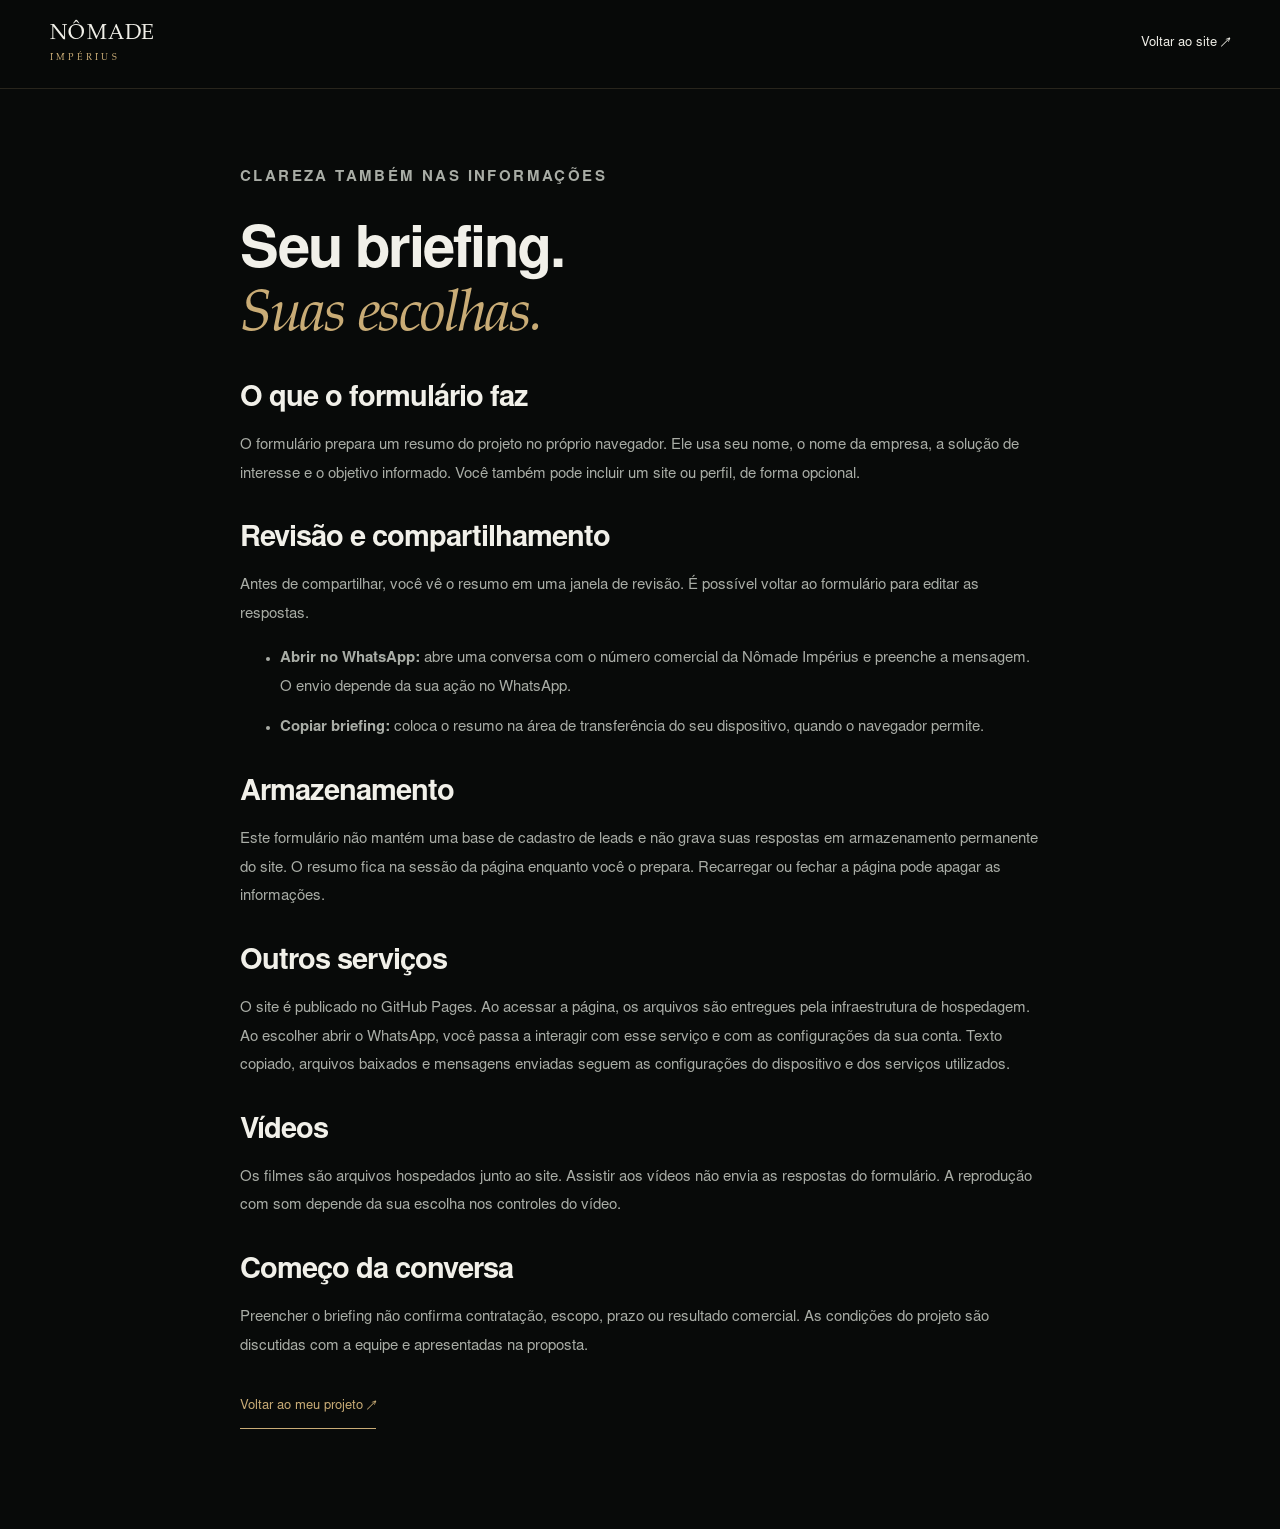
==== commit b1d74f37: "Renovar site e integrar filmes da marca Novo design institucional preto e dourado, serviços detalhad" ====
--- a/privacidade.html
+++ b/privacidade.html
@@ -1,3 +1 @@
-<!doctype html>
-<html lang="pt-BR"><head><meta charset="utf-8"><meta name="viewport" content="width=device-width, initial-scale=1"><meta name="theme-color" content="#090a0b"><meta name="description" content="Saiba como funciona o briefing da Nômade Impérius e como suas informações são usadas na página."><title>Privacidade do briefing — Nômade Impérius</title><link rel="icon" type="image/png" href="nomade-imperius.png"><link rel="stylesheet" href="site.css?v=dark-sections-1">
-<link rel="stylesheet" href="auras.css?v=dark-sections-1"></head><body><header class="site-header"><div class="header-inner shell"><a class="wordmark" href="index.html" aria-label="Nômade Impérius, página inicial"><span class="brand-crop" aria-hidden="true"><img src="nomade-imperius.png" alt="" width="1536" height="1536"></span><span class="brand-name">NÔMADE<span>IMPÉRIUS</span></span></a><a class="text-link" href="index.html#contato">Voltar ao projeto ↗</a></div></header><main class="privacy-page shell"><a class="back-link" href="index.html">← Voltar ao site</a><p class="eyebrow">CLAREZA TAMBÉM NAS INFORMAÇÕES</p><h1>Seu briefing.<br><em>Suas escolhas.</em></h1><p class="privacy-intro">O formulário deste site prepara um resumo do seu projeto no próprio navegador. Preenchê-lo não envia uma mensagem automaticamente para a Nômade Impérius.</p><h2>O que você pode informar</h2><p>Nome, marca e a solução de interesse são usados para organizar a conversa. Você também pode incluir segmento, site ou perfil, momento desejado para começar, contato e uma descrição do desafio. Esses campos adicionais são opcionais.</p><h2>Como o resumo é preparado</h2><p>As respostas do direcionamento e os serviços explorados só entram no seu briefing quando você escolhe levá-las ao projeto. Você pode remover essas referências, revisar os campos e editar o resumo antes de compartilhar.</p><h2>O que acontece ao continuar</h2><ul><li><strong>Copiar:</strong> o resumo é colocado na área de transferência, quando o navegador permite.</li><li><strong>Baixar:</strong> um arquivo de texto com o resumo é preparado para você salvar no dispositivo.</li><li><strong>Compartilhar:</strong> quando disponível, o navegador abre as opções de compartilhamento para você escolher o destino.</li><li><strong>WhatsApp ou e-mail:</strong> quando um canal comercial está conectado ao site, a conversa é aberta com o texto preparado. O envio depende da sua ação no aplicativo escolhido.</li></ul><h2>Armazenamento nesta página</h2><p>Este formulário não possui uma base de cadastro de leads e não grava suas respostas em armazenamento permanente do site. As informações ficam na sessão da página enquanto você prepara o resumo. Arquivos baixados, texto copiado e mensagens compartilhadas passam a seguir as configurações do seu dispositivo e dos aplicativos que você utilizar.</p><h2>Uma observação sobre o site</h2><p>O direcionamento é uma orientação inicial baseada nas respostas escolhidas. Ele não confirma escopo, prazo, contratação ou resultado comercial. A proposta do projeto é discutida em uma conversa com a equipe.</p><a class="button button-gold privacy-return" href="index.html#contato">Voltar ao meu projeto ↗</a></main><footer class="site-footer"><div class="shell footer-bottom"><span>Nômade Impérius</span><a href="index.html">Página inicial ↑</a></div></footer></body></html>
+<!doctype html><html lang="pt-BR"><head><meta charset="utf-8"><meta name="viewport" content="width=device-width,initial-scale=1"><meta name="theme-color" content="#080a09"><title>Privacidade do briefing — Nômade Impérius</title><meta name="description" content="Como funciona o briefing e o compartilhamento das suas informações com a Nômade Impérius."><link rel="icon" href="nomade-imperius.png"><link rel="stylesheet" href="agency-v2.css?v=2"></head><body><header class="header"><div class="wrap header-inner"><a class="brand" href="index.html"><span>NÔMADE<small>IMPÉRIUS</small></span></a><a href="index.html#contato" class="plain-link">Voltar ao site ↗</a></div></header><main class="wrap privacy-page"><p class="eyebrow">CLAREZA TAMBÉM NAS INFORMAÇÕES</p><h1>Seu briefing.<br><em>Suas escolhas.</em></h1><h2>O que o formulário faz</h2><p>O formulário prepara um resumo do projeto no próprio navegador. Ele usa seu nome, o nome da empresa, a solução de interesse e o objetivo informado. Você também pode incluir um site ou perfil, de forma opcional.</p><h2>Revisão e compartilhamento</h2><p>Antes de compartilhar, você vê o resumo em uma janela de revisão. É possível voltar ao formulário para editar as respostas.</p><ul><li><strong>Abrir no WhatsApp:</strong> abre uma conversa com o número comercial da Nômade Impérius e preenche a mensagem. O envio depende da sua ação no WhatsApp.</li><li><strong>Copiar briefing:</strong> coloca o resumo na área de transferência do seu dispositivo, quando o navegador permite.</li></ul><h2>Armazenamento</h2><p>Este formulário não mantém uma base de cadastro de leads e não grava suas respostas em armazenamento permanente do site. O resumo fica na sessão da página enquanto você o prepara. Recarregar ou fechar a página pode apagar as informações.</p><h2>Outros serviços</h2><p>O site é publicado no GitHub Pages. Ao acessar a página, os arquivos são entregues pela infraestrutura de hospedagem. Ao escolher abrir o WhatsApp, você passa a interagir com esse serviço e com as configurações da sua conta. Texto copiado, arquivos baixados e mensagens enviadas seguem as configurações do dispositivo e dos serviços utilizados.</p><h2>Vídeos</h2><p>Os filmes são arquivos hospedados junto ao site. Assistir aos vídeos não envia as respostas do formulário. A reprodução com som depende da sua escolha nos controles do vídeo.</p><h2>Começo da conversa</h2><p>Preencher o briefing não confirma contratação, escopo, prazo ou resultado comercial. As condições do projeto são discutidas com a equipe e apresentadas na proposta.</p><a class="line-link" href="index.html#contato">Voltar ao meu projeto ↗</a></main></body></html>
--- a/agency-v2.css
+++ b/agency-v2.css
@@ -0,0 +1,15 @@
+@font-face{font-family:Nomade;src:url('sans-regular.otf') format('opentype');font-weight:400;font-display:swap}@font-face{font-family:Nomade;src:url('sans-bold.otf') format('opentype');font-weight:600 800;font-display:swap}@font-face{font-family:Editorial;src:url('editorial-regular.otf') format('opentype');font-display:swap}@font-face{font-family:Editorial;src:url('editorial-italic.otf') format('opentype');font-style:italic;font-display:swap}
+:root{--bg:#080a09;--surface:#101311;--text:#f1f0e9;--muted:#a9ada6;--gold:#c9ac76;--pale:#e7d3a7;--line:#c5ae7b2c;--sans:Nomade,Arial,sans-serif;--serif:Editorial,Georgia,serif;color-scheme:dark}*{box-sizing:border-box}html{scroll-behavior:smooth;scroll-padding-top:105px}body{margin:0;background:var(--bg);color:var(--text);font:16px/1.7 var(--sans);-webkit-font-smoothing:antialiased}body.menu-open,body.dialog-open{overflow:hidden}h1,h2,h3,p,figure{margin:0}h1,h2,h3{font-weight:600;line-height:1.08;letter-spacing:-.035em}h2{font-size:clamp(36px,4.15vw,61px)}h3{font-size:24px}em{font-family:var(--serif);font-weight:400;color:var(--gold)}a{color:inherit;text-decoration:none}button,input,textarea,select{font:inherit}button{color:inherit;cursor:pointer}button,a{-webkit-tap-highlight-color:transparent}img{display:block;max-width:100%;height:auto}svg{width:24px;height:24px;fill:none;stroke:currentColor;stroke-width:1.4;stroke-linecap:round;stroke-linejoin:round;flex-shrink:0}button:focus-visible,a:focus-visible,summary:focus-visible,input:focus-visible,textarea:focus-visible,select:focus-visible{outline:2px solid var(--gold);outline-offset:5px}[hidden]{display:none!important}::selection{background:var(--gold);color:var(--bg)}.symbols{position:absolute;width:0;height:0;overflow:hidden}.skip{position:fixed;top:15px;left:15px;z-index:100;background:var(--gold);color:var(--bg);padding:12px 22px;transform:translateY(-160%)}.skip:focus{transform:none}.wrap{width:min(1360px,calc(100% - 100px));margin-inline:auto}.section{padding-block:112px}.eyebrow{font-size:10px;letter-spacing:.16em;font-weight:600;line-height:1.7;color:var(--gold)}.section-top{display:flex;justify-content:space-between;gap:24px;align-items:center;margin-bottom:59px}.section-note{font-size:12px;color:var(--muted)}.heading-row{display:flex;align-items:flex-end;justify-content:space-between;gap:70px;margin-bottom:50px}.heading-row h2{max-width:790px}.heading-row>p{max-width:360px;color:var(--muted);font-size:15px;line-height:1.85}.button{display:inline-flex;justify-content:center;align-items:center;gap:27px;min-height:54px;padding:16px 24px;border:1px solid var(--line);font-size:13px;font-weight:600;border-radius:3px;transition:background .2s,transform .2s,color .2s}.button svg{width:19px;height:19px}.button-gold{background:var(--gold);border-color:var(--gold);color:#13150e}.button-gold:hover{background:var(--pale);border-color:var(--pale);transform:translateY(-2px)}.button-outline{background:transparent;color:var(--text)}.button-outline:hover{border-color:var(--gold);color:var(--gold)}.plain-link{display:inline-flex;align-items:center;gap:19px;font-size:13px;line-height:1.6}.plain-link>span{color:var(--gold);font-size:23px}.plain-link svg{width:19px}.plain-link:hover{color:var(--gold)}.line-link{display:inline-flex;align-items:center;gap:25px;font-size:13px;color:var(--gold);padding-block:10px;border-bottom:1px solid var(--gold)}.line-link svg{width:17px;height:17px;transition:transform .2s}.line-link:hover svg{transform:translate(3px,-3px)}
+.header{position:sticky;top:0;z-index:50;background:#080a09f2;backdrop-filter:blur(18px);border-bottom:1px solid var(--line)}.header-inner{height:88px;display:flex;align-items:center;justify-content:space-between;gap:50px}.brand{display:flex;align-items:center;gap:12px;flex-shrink:0}.brand>span:last-child{font:21px/.9 var(--serif);letter-spacing:.06em}.brand small{display:block;font:9px/1 var(--serif);letter-spacing:.36em;margin-top:9px;color:var(--gold)}.brand-symbol{position:relative;width:37px;height:43px;overflow:hidden}.brand-symbol img{position:absolute;max-width:none;width:101px;height:101px;left:-32px;top:-12px}.nav{display:flex;gap:34px;align-items:center;font-size:13px}.nav>a:not(.nav-cta){color:#c7cac3}.nav>a:hover{color:var(--gold)}.nav-cta{margin-left:30px;display:flex;gap:22px;align-items:center;border-bottom:1px solid var(--gold);padding-block:12px;color:var(--gold)}.nav-cta svg{width:18px;height:18px}.menu-button{display:none}.reading-progress{height:1px;position:absolute;bottom:-1px;left:0;width:var(--reading,0%);background:var(--gold)}
+.hero{position:relative;overflow:hidden;border-bottom:1px solid var(--line)}.hero-grid{display:grid;grid-template-columns:1.05fr 1fr;gap:28px;align-items:center;padding-block:69px 42px;min-height:770px}.hero-copy{position:relative;z-index:2;padding-block:10px 20px}.hero .eyebrow{display:flex;align-items:center;gap:14px;font-size:9px;letter-spacing:.13em}.hero .eyebrow>span{width:29px;height:1px;background:var(--gold)}.hero h1{font-size:clamp(57px,6.4vw,96px);line-height:.99;letter-spacing:-.055em;margin-top:32px;font-weight:400}.hero h1 em{letter-spacing:-.04em}.hero-description{font-size:15px;line-height:1.9;color:#b9bdb5;max-width:455px;margin-top:31px}.hero-actions{display:flex;align-items:center;gap:28px;margin-top:34px}.hero-signature{display:flex;gap:36px;align-items:center;border-top:1px solid var(--line);max-width:455px;margin-top:49px;padding-top:23px;font-size:11px;color:var(--muted);line-height:1.65}.hero-signature>span:first-child{font-size:9px;letter-spacing:.12em;color:var(--gold)}.hero-visual{position:relative;min-width:0;align-self:stretch;display:flex;flex-direction:column;justify-content:center}.hero-visual video{width:100%;height:auto;aspect-ratio:1.12;object-fit:cover;display:block;mix-blend-mode:screen}.visual-index{position:absolute;top:24px;left:8%;z-index:2;font-size:9px;letter-spacing:.15em;color:var(--gold)}.visual-caption{display:flex;align-items:center;justify-content:space-between;gap:20px;margin:0 8%;font-size:11px;line-height:1.7;color:var(--muted);padding-top:24px;border-top:1px solid var(--line)}.visual-caption button{border:1px solid var(--line);border-radius:50%;width:38px;height:38px;display:grid;place-items:center;background:none;color:var(--gold)}.visual-caption button svg{width:16px;height:16px}.hero-bottom{display:flex;align-items:center;justify-content:space-between;border-top:1px solid var(--line);padding-block:22px;font-size:9px;letter-spacing:.12em;color:var(--muted);gap:25px}.hero-bottom a{display:flex;gap:25px;align-items:center;font-size:11px;letter-spacing:0}.hero-bottom svg{width:17px;height:17px;color:var(--gold)}.hero-aura{position:absolute;pointer-events:none;inset:0;background:radial-gradient(ellipse at 92% 31%,#c9ac760a,transparent 45%),radial-gradient(ellipse at 0% 100%,#c9ac7609,transparent 45%)}.hero::after{content:'';position:absolute;pointer-events:none;right:-120px;top:125px;width:470px;height:1px;transform:rotate(28deg);background:linear-gradient(90deg,transparent,#bda06b55,transparent);box-shadow:0 0 10px #c9ac7633}.discipline-strip{border-bottom:1px solid var(--line);background:#0c0f0d}.disciplines{display:grid;grid-template-columns:repeat(4,1fr);padding-block:30px}.disciplines>span{display:flex;justify-content:space-between;align-items:center;padding-inline:27px;border-right:1px solid var(--line);font-size:12px;letter-spacing:.12em}.disciplines>span:first-child{padding-left:0}.disciplines>span:last-child{border:0;padding-right:0}.disciplines i{font-size:9px;font-style:normal;color:var(--gold);letter-spacing:0}
+.solutions-grid{display:grid;grid-template-columns:.9fr 1.1fr;gap:100px;align-items:start}.section-intro{position:sticky;top:130px}.section-intro h2{font-size:clamp(38px,3.8vw,55px)}.section-intro>p{font-size:15px;color:var(--muted);line-height:1.9;max-width:405px;margin-top:28px}.section-intro>.line-link{margin-top:28px}.service{border-top:1px solid var(--line)}.service:last-child{border-bottom:1px solid var(--line)}summary{cursor:pointer;list-style:none}summary::-webkit-details-marker{display:none}.service summary{display:flex;align-items:center;gap:22px;padding-block:28px;min-height:96px}.service-number{font-size:10px;color:var(--gold);align-self:flex-start;padding-top:5px}.service h3{font-size:23px;line-height:1.3;font-weight:400;letter-spacing:-.02em}.service summary>svg{margin-left:auto;color:var(--gold);width:18px;height:18px}.service[open] summary>svg{transform:rotate(45deg)}.service[open] h3{color:var(--gold)}.service-body{padding:0 0 31px 36px}.service-body>p:first-child{font-size:14px;line-height:1.9;color:#b5bab1;max-width:510px}.tags{display:flex;gap:8px;flex-wrap:wrap;margin-top:22px}.tags>span{border:1px solid var(--line);padding:5px 10px;font-size:10px;border-radius:2px;color:#c1c5bc}.deliverable{font-size:11px;color:#858e81;line-height:1.85;margin-top:22px}.service-body .line-link{font-size:12px;margin-top:18px}
+.films{background:var(--surface);border-block:1px solid var(--line)}.film-grid{display:grid;grid-template-columns:repeat(3,minmax(0,1fr));gap:30px}.film-screen{background:#080a09;overflow:hidden;border:1px solid var(--line)}.film-screen video{display:block;width:100%;aspect-ratio:9/14;object-fit:cover}.film-meta{display:flex;justify-content:space-between;align-items:center;gap:15px;padding-block:22px 14px}.film-meta span{font-size:9px;letter-spacing:.1em;color:var(--gold)}.film-meta h3{font-size:21px;font-weight:400;letter-spacing:-.02em;margin-top:8px}.film-meta>a{width:38px;height:38px;border:1px solid var(--line);display:grid;place-items:center;font-size:22px;color:var(--gold)}.film-meta>a:hover{background:var(--gold);color:var(--bg)}.transcript{border-top:1px solid var(--line);font-size:11px;color:var(--muted)}.transcript summary{padding-block:12px}.transcript summary::after{content:'+';float:right;color:var(--gold)}.transcript[open] summary::after{content:'−'}.transcript p{padding:0 8px 17px 0;line-height:1.9}.film-note{margin-top:30px;font-size:10px;letter-spacing:.04em;color:#858e81}.process-steps{list-style:none;margin:67px 0 0;padding:0;display:grid;grid-template-columns:repeat(4,1fr);gap:38px}.process-steps li{border-top:1px solid var(--line);padding-top:22px;position:relative}.process-steps li::before{content:'';width:5px;height:5px;background:var(--gold);position:absolute;top:-3px;left:0}.process-steps li>span{color:var(--gold);font-size:11px}.process-steps h3{font-size:25px;font-weight:400;margin-top:34px}.process-steps p{font-size:13px;color:var(--muted);margin-top:18px;line-height:1.9;max-width:260px}.process-steps small{display:block;font-size:8px;letter-spacing:.09em;color:var(--gold);margin-top:29px}.process-foot{display:flex;justify-content:space-between;align-items:center;gap:30px;border-top:1px solid var(--line);padding-top:32px;margin-top:55px}.process-foot>span{font-size:12px;line-height:1.8;color:var(--muted)}
+.work{background:#0e110f;border-block:1px solid var(--line)}.work-filters{display:flex;flex-wrap:wrap;gap:12px;margin-bottom:33px}.work-filters button{background:none;border:1px solid var(--line);padding:9px 18px;border-radius:25px;font-size:11px;color:var(--muted)}.work-filters button[aria-pressed=true]{background:var(--gold);color:var(--bg);border-color:var(--gold)}.work-filters button:hover{border-color:var(--gold)}.work-grid{display:grid;grid-template-columns:1fr 1fr;gap:42px 32px}.work-image{position:relative;overflow:hidden;background:#080a09;aspect-ratio:1.5}.work-image img{width:100%;height:100%;object-fit:cover;transition:transform .7s}.work-card:hover img{transform:scale(1.035)}.work-image>span{position:absolute;bottom:17px;left:19px;font-size:8px;letter-spacing:.12em;color:var(--gold);background:#080a09d9;padding:5px 9px}.work-info{display:flex;align-items:center;justify-content:space-between;gap:24px;padding-block:23px;border-bottom:1px solid var(--line)}.work-info span{font-size:9px;letter-spacing:.12em;color:var(--gold)}.work-info h3{font-size:22px;font-weight:400;line-height:1.35;margin-top:9px}.work-info>a{color:var(--gold);padding:12px;display:flex}.work-info>a:hover{background:#c9ac760e}.work-note{font-size:10px;color:#858e81;margin-top:29px}.agency-grid{display:grid;grid-template-columns:.85fr 1fr;gap:110px;align-items:center}.agency-art{position:relative;min-width:0}.agency-art img{border:1px solid var(--line);width:100%;max-width:510px}.agency-art>span{display:block;font-size:8px;letter-spacing:.1em;color:var(--gold);margin-top:20px}.agency-copy .eyebrow{margin-bottom:27px}.agency-copy h2{font-size:clamp(37px,3.7vw,54px)}.agency-copy>p:not(.eyebrow){font-size:14px;color:var(--muted);line-height:1.9;margin-top:21px}.agency-copy>p.agency-lead{font-size:18px;color:#d3d6ce;line-height:1.7;margin-top:28px}.agency-values{margin-block:31px;display:grid;gap:17px}.agency-values>div{display:grid;grid-template-columns:110px 1fr;gap:20px;border-top:1px solid var(--line);padding-top:16px}.agency-values strong{font-size:12px;font-weight:400;color:var(--gold)}.agency-values p{font-size:12px;line-height:1.8;color:var(--muted)}
+.faq{border-top:1px solid var(--line)}.faq-grid{display:grid;grid-template-columns:1fr 1.1fr;gap:100px}.faq h2{font-size:clamp(36px,3.5vw,51px);margin-top:26px}.faq-grid>div:first-child>p:last-child{font-size:14px;color:var(--muted);margin-top:24px;max-width:340px}.faq-list details{border-top:1px solid var(--line)}.faq-list details:last-child{border-bottom:1px solid var(--line)}.faq-list summary{display:flex;align-items:center;justify-content:space-between;gap:25px;font-size:14px;line-height:1.6;min-height:78px;padding-block:21px}.faq-list summary svg{width:16px;height:16px;color:var(--gold)}.faq-list details[open] summary svg{transform:rotate(45deg)}.faq-list details p{font-size:13px;line-height:1.95;color:var(--muted);padding:0 25px 25px 0}.contact{position:relative;border-block:1px solid var(--line);background:#0c0f0d;isolation:isolate;overflow:hidden}.contact-aura{position:absolute;z-index:-1;inset:0;pointer-events:none;background:radial-gradient(ellipse at 0% 100%,#c9ac7610,transparent 60%)}.contact-grid{display:grid;grid-template-columns:1fr 1fr;gap:100px;align-items:start}.contact-copy h2{font-size:clamp(40px,4.1vw,59px)}.contact-copy>p{font-size:15px;color:var(--muted);line-height:1.9;margin-top:28px;max-width:435px}.contact-number{display:block;margin-top:43px}.contact-number>span{display:block;font-size:9px;color:var(--gold);letter-spacing:.1em}.contact-number strong{font-size:27px;font-weight:400;letter-spacing:-.03em;display:flex;gap:28px;align-items:center;margin-top:12px}.contact-number svg{width:21px;height:21px;color:var(--gold)}.contact-expect{display:grid;grid-template-columns:30px 1fr;gap:9px;font-size:11px;line-height:1.8;color:var(--muted);margin-top:35px}.contact-expect>span{color:var(--gold);font-size:9px}.briefing{padding:35px;background:#080a09;border:1px solid var(--line)}.briefing-head{display:flex;justify-content:space-between;gap:20px;font-size:8px;letter-spacing:.09em;color:var(--gold);padding-bottom:27px;border-bottom:1px solid var(--line);margin-bottom:29px}.briefing-head>span:last-child{color:#6e7869}label{display:block;font-size:11px;color:#cbd0c5;margin-bottom:23px}label>span{color:#6f796a;font-size:10px}.form-row{display:grid;grid-template-columns:1fr 1fr;gap:22px}input,select,textarea{display:block;width:100%;border:0;border-bottom:1px solid #c9ac7638;background:transparent;color:var(--text);font-size:13px;padding:13px 0 12px;border-radius:0;margin-top:3px;resize:vertical}input::placeholder,textarea::placeholder{color:#687061}select{cursor:pointer;font-size:12px}option{color:var(--text);background:var(--bg)}textarea{min-height:100px}input:focus,select:focus,textarea:focus{border-color:var(--gold)}.briefing .button{width:100%;justify-content:space-between;margin-top:7px}.form-note{font-size:10px;line-height:1.8;color:#858e81;margin-top:15px}.privacy-link{font-size:10px;color:var(--gold);display:inline-block;margin-top:11px}.footer{padding-block:53px 25px}.footer-top{display:flex;align-items:center;gap:75px;padding-bottom:44px}.footer-brand{font:42px/1 var(--serif);letter-spacing:.015em}.footer-brand>span{color:var(--gold)}.footer-top>p{font-size:12px;line-height:1.8;color:var(--muted)}.back-top{margin-left:auto;display:flex;align-items:center;gap:20px;font-size:11px}.back-top>span{color:var(--gold);font-size:22px}.footer-bottom{display:flex;justify-content:space-between;align-items:center;gap:30px;border-top:1px solid var(--line);padding-top:24px;font-size:9px;color:#858e81}.footer-bottom>div{display:flex;gap:22px}.footer-bottom>span:last-child{font-size:8px;letter-spacing:.1em}.footer a:hover{color:var(--gold)}
+dialog{width:min(640px,calc(100% - 32px));max-height:calc(100dvh - 40px);padding:35px;border:1px solid var(--line);background:#101311;color:var(--text);overflow:auto}dialog::backdrop{background:#000c;backdrop-filter:blur(5px)}.dialog-top{display:flex;justify-content:space-between;align-items:center;gap:25px;color:var(--gold);font-size:9px;letter-spacing:.12em}.dialog-top button{background:none;border:0;color:var(--gold);font-size:30px;line-height:1;padding:8px}.dialog-top+h2{font-size:43px;margin-top:18px}dialog>p{font-size:12px;color:var(--muted);line-height:1.8;margin-top:18px}dialog pre{font:12px/1.9 var(--sans);white-space:pre-wrap;overflow-wrap:anywhere;background:#080a09;border:1px solid var(--line);padding:20px;max-height:300px;overflow:auto;margin:24px 0}.dialog-actions{display:flex;gap:12px;flex-wrap:wrap}.dialog-actions .button{font-size:12px;padding:14px 17px;gap:17px}#copy-status{min-height:20px;font-size:11px;color:var(--gold)}.privacy-page{max-width:800px;padding-block:75px 100px}.privacy-page h1{font-size:58px;margin-top:30px}.privacy-page h2{font-size:29px;margin-block:35px 17px}.privacy-page p,.privacy-page li{font-size:15px;color:var(--muted);line-height:1.9}.privacy-page li{margin-block:12px}.privacy-page .line-link{margin-top:25px}
+@media(min-width:1600px){.hero-grid{min-height:820px;padding-block:80px 55px}.hero-visual video{aspect-ratio:1.02}.hero h1{font-size:103px}}
+@media(max-width:1200px){.wrap{width:calc(100% - 72px)}.nav{gap:25px}.nav-cta{margin-left:12px}.hero-grid{padding-top:51px;min-height:710px}.hero h1{font-size:75px}.hero-actions{gap:20px;align-items:flex-start;flex-direction:column}.hero-signature{margin-top:30px}.hero-visual video{aspect-ratio:.92;object-fit:cover}.solutions-grid,.agency-grid,.faq-grid,.contact-grid{gap:65px}.heading-row{gap:50px}.heading-row>p{max-width:310px}.film-grid{gap:23px}.film-meta h3{font-size:19px}.section{padding-block:95px}.service h3{font-size:21px}.footer-top{gap:45px}.footer-brand{font-size:35px}}
+@media(max-width:960px){.header-inner{height:76px}.brand>span:last-child{font-size:19px}.nav{font-size:12px;gap:20px}.nav-cta{margin-left:0;gap:12px}.hero h1{font-size:63px}.hero-grid{min-height:650px}.hero .eyebrow{font-size:8px;gap:10px}.hero-description{font-size:14px;line-height:1.8}.hero-signature{gap:20px;font-size:10px}.hero-signature>span:first-child{font-size:8px}.visual-index{top:13px;font-size:8px;left:5%}.visual-caption{margin-inline:5%;font-size:10px;gap:14px}.visual-caption button{flex-shrink:0}.hero-visual video{aspect-ratio:.78}.hero-bottom{font-size:8px}.disciplines>span{font-size:10px;padding-inline:19px}.section-top{margin-bottom:42px}.solutions-grid{grid-template-columns:.85fr 1.15fr;gap:40px}.section-intro h2{font-size:36px}.section-intro>p{font-size:13px}.line-link{font-size:11px;gap:16px}.service h3{font-size:19px}.service summary{gap:16px}.service-body{padding-left:28px}.heading-row{gap:35px;align-items:flex-start}.heading-row>p{max-width:265px;font-size:13px}.heading-row h2{font-size:43px}.film-grid{gap:18px}.film-meta h3{font-size:17px}.film-meta span{font-size:7px}.film-meta>a{width:31px;height:31px;flex-shrink:0}.film-screen video{aspect-ratio:9/16}.process-steps{gap:25px}.process-steps h3{font-size:22px}.process-steps p{font-size:12px}.process-steps small{font-size:7px}.agency-grid,.faq-grid,.contact-grid{gap:45px}.agency-copy h2{font-size:37px}.agency-copy>p.agency-lead{font-size:16px}.agency-copy>p:not(.eyebrow){font-size:13px}.agency-values>div{grid-template-columns:85px 1fr;gap:13px}.agency-values p{font-size:11px}.agency-values strong{font-size:11px}.faq h2{font-size:35px}.faq-list summary{font-size:13px}.contact-copy h2{font-size:39px}.contact-copy>p{font-size:13px}.briefing{padding:27px}.form-row{grid-template-columns:1fr;gap:0}.contact-number strong{font-size:23px;gap:18px}.work-info h3{font-size:20px}.footer-top{gap:35px}.footer-brand{font-size:29px}.footer-top>p{font-size:11px}.footer-bottom>span:last-child{display:none}}
+@media(max-width:760px){.wrap{width:calc(100% - 44px)}.menu-button{display:flex;flex-direction:column;justify-content:center;gap:7px;width:42px;height:42px;border:0;background:none}.menu-button>span{display:block;width:25px;height:1px;background:var(--gold);transition:transform .2s}.menu-button[aria-expanded=true]>span:first-child{transform:translateY(4px) rotate(45deg)}.menu-button[aria-expanded=true]>span:last-child{transform:translateY(-4px) rotate(-45deg)}.nav{display:none;position:fixed;top:76px;left:0;right:0;background:#0c0f0d;border-bottom:1px solid var(--line);padding:25px 25px 35px;flex-direction:column;align-items:stretch;gap:0;font-size:17px;max-height:calc(100dvh - 76px);overflow:auto}.nav.is-open{display:flex}.nav>a{padding-block:17px;border-bottom:1px solid var(--line)}.nav-cta{margin-top:20px;justify-content:space-between}.hero-grid{grid-template-columns:1fr;gap:6px;padding-top:40px;padding-bottom:25px;min-height:0}.hero h1{font-size:clamp(60px,10vw,83px);line-height:1.01;margin-top:25px}.hero .eyebrow{font-size:9px}.hero-description{font-size:15px;max-width:500px;margin-top:26px}.hero-actions{flex-direction:row;align-items:center;gap:25px;margin-top:28px}.hero-actions .button{font-size:12px;padding-inline:20px;gap:20px}.hero-actions .plain-link{font-size:12px}.hero-signature{margin-top:33px;max-width:none;font-size:11px;gap:40px;padding-top:19px}.hero-signature>span:first-child{font-size:9px}.hero-visual{min-height:360px;max-width:560px;width:100%;margin-inline:auto}.hero-visual video{aspect-ratio:1.5;object-fit:cover}.visual-index{top:15px;font-size:8px}.visual-caption{padding-top:16px;font-size:10px}.hero-bottom{padding-block:20px;align-items:flex-start;line-height:1.8;font-size:8px}.hero-bottom>span{max-width:200px}.hero-bottom a{font-size:10px;gap:16px}.hero::after{top:110px;width:300px;right:-200px}.disciplines{grid-template-columns:1fr 1fr;padding-block:12px}.disciplines>span{font-size:10px;padding:18px 0;gap:20px}.disciplines>span:nth-child(odd){border-right:1px solid var(--line);padding-right:25px}.disciplines>span:nth-child(even){border-right:0;padding-left:25px}.disciplines>span:nth-child(-n+2){border-bottom:1px solid var(--line)}.section{padding-block:75px}.section-top{margin-bottom:33px}.section-note{font-size:10px;text-align:right;max-width:170px}.eyebrow{font-size:9px;letter-spacing:.12em}.solutions-grid{grid-template-columns:1fr;gap:40px}.section-intro{position:static}.section-intro h2{font-size:clamp(38px,7vw,48px)}.section-intro>p{max-width:510px;font-size:14px;margin-top:22px}.section-intro>.line-link{margin-top:18px}.service summary{min-height:82px;padding-block:23px}.service h3{font-size:22px}.service-number{font-size:10px;padding-top:4px}.service-body>p:first-child{font-size:13px}.tags>span{font-size:10px}.heading-row{display:block;margin-bottom:35px}.heading-row h2{font-size:clamp(36px,6.8vw,48px)}.heading-row>p{max-width:520px;font-size:14px;margin-top:25px}.film-grid{grid-template-columns:1fr;gap:37px;max-width:430px;margin-inline:auto}.film-screen video{aspect-ratio:9/13;object-fit:cover}.film-meta{padding-top:21px}.film-meta h3{font-size:22px}.film-meta span{font-size:9px}.film-meta>a{width:38px;height:38px}.transcript{font-size:12px}.film-note{font-size:9px;text-align:center;line-height:1.9}.process-steps{grid-template-columns:1fr 1fr;gap:37px 27px;margin-top:45px}.process-steps h3{font-size:25px;margin-top:25px}.process-steps p{font-size:13px;max-width:290px}.process-steps small{font-size:7px;line-height:1.9;margin-top:22px}.process-foot{margin-top:37px;padding-top:26px;gap:25px}.process-foot>span{font-size:11px}.process-foot .plain-link{font-size:11px;gap:15px}.work-grid{gap:30px 21px}.work-image{aspect-ratio:1.1}.work-image>span{font-size:6px;left:10px;bottom:10px;padding:4px 6px}.work-info{gap:9px;padding-block:18px}.work-info span{font-size:7px;letter-spacing:.07em}.work-info h3{font-size:17px;line-height:1.4}.work-info>a{padding:6px}.work-info svg{width:18px;height:18px}.work-filters{gap:8px}.work-filters button{font-size:10px;padding:8px 13px}.agency-grid{grid-template-columns:1fr;gap:40px}.agency-art{max-width:390px;width:100%;margin-inline:auto}.agency-art>span{font-size:7px}.agency-copy h2{font-size:clamp(36px,7vw,48px)}.agency-copy>p.agency-lead{font-size:19px}.agency-copy>p:not(.eyebrow){font-size:14px}.agency-values>div{grid-template-columns:100px 1fr;gap:20px}.agency-values strong{font-size:12px}.agency-values p{font-size:12px}.faq-grid{grid-template-columns:1fr;gap:37px}.faq h2{font-size:clamp(36px,7vw,48px)}.faq-grid>div:first-child>p:last-child{max-width:450px}.faq-list summary{font-size:14px}.faq-list details p{font-size:13px}.contact-grid{grid-template-columns:1fr;gap:42px}.contact-copy h2{font-size:clamp(39px,7vw,51px)}.contact-copy>p{font-size:14px;max-width:510px}.contact-number{margin-top:30px}.contact-number strong{font-size:27px}.contact-expect{margin-top:27px}.briefing{padding:28px}.form-row{grid-template-columns:1fr 1fr;gap:20px}.footer-top{flex-wrap:wrap;gap:25px 40px;align-items:flex-start;padding-bottom:32px}.footer-brand{font-size:36px}.footer-top>p{font-size:11px}.back-top{margin-left:0;flex-basis:100%;gap:20px}.footer-bottom{gap:22px;align-items:flex-start;font-size:9px}.footer-bottom>div{gap:15px;flex-wrap:wrap;justify-content:flex-end}.privacy-page h1{font-size:46px}.privacy-page h2{font-size:26px}.privacy-page p,.privacy-page li{font-size:14px}}
+@media(max-width:440px){.wrap{width:calc(100% - 36px)}.header-inner{height:72px}.nav{top:72px}.brand>span:last-child{font-size:18px}.brand small{font-size:8px}.hero-grid{padding-top:33px}.hero h1{font-size:60px}.hero .eyebrow{font-size:8px;gap:10px}.hero-actions{flex-direction:column;align-items:stretch;gap:18px}.hero-actions .button{justify-content:space-between;min-height:55px;font-size:13px}.hero-actions .plain-link{justify-content:space-between;padding-inline:2px;font-size:12px}.hero-signature{gap:22px;font-size:10px;margin-top:27px}.hero-signature>span:first-child{font-size:8px}.hero-visual{min-height:295px}.hero-bottom{font-size:7px;gap:18px}.hero-bottom>span{max-width:165px}.hero-bottom a{font-size:9px;gap:12px}.visual-caption{font-size:9px}.visual-index{font-size:7px}.section-top{align-items:flex-start;gap:20px}.section-note{max-width:130px;font-size:9px}.section-intro h2{font-size:36px}.section-intro>.line-link{font-size:11px}.service h3{font-size:19px}.service summary{gap:14px}.service-body{padding-left:26px}.heading-row h2{font-size:36px}.heading-row>p{font-size:13px}.film-meta h3{font-size:20px}.film-screen video{aspect-ratio:9/14}.process-steps{gap:33px 20px}.process-steps p{font-size:12px}.process-steps h3{font-size:23px}.process-steps small{font-size:6.5px;letter-spacing:.05em}.process-foot{display:block}.process-foot .plain-link{margin-top:22px}.work-grid{grid-template-columns:1fr;gap:28px}.work-image{aspect-ratio:1.4}.work-image>span{font-size:7px}.work-info h3{font-size:21px}.work-info span{font-size:8px}.work-info>a{padding:9px}.work-note{font-size:9px;line-height:1.8}.agency-copy h2,.faq h2{font-size:36px}.agency-copy>p.agency-lead{font-size:18px}.contact-copy h2{font-size:39px}.contact-copy>p{font-size:13px}.contact-number strong{font-size:25px}.briefing{padding:23px}.briefing-head{font-size:7px;gap:12px}.form-row{grid-template-columns:1fr;gap:0}input,select,textarea{font-size:16px}select{font-size:13px}label{font-size:11px}.footer-brand{font-size:31px}.footer-top{gap:24px}.footer-top>p{font-size:10px}.footer-bottom{display:block}.footer-bottom>div{justify-content:flex-start;margin-top:16px;gap:22px}.privacy-page h1{font-size:40px}dialog{padding:25px}.dialog-top+h2{font-size:37px}.dialog-actions{display:grid}.dialog-actions .button{width:100%;justify-content:space-between}}
+@media(prefers-reduced-motion:reduce){html{scroll-behavior:auto}*,*::before,*::after{animation:none!important;transition:none!important}}
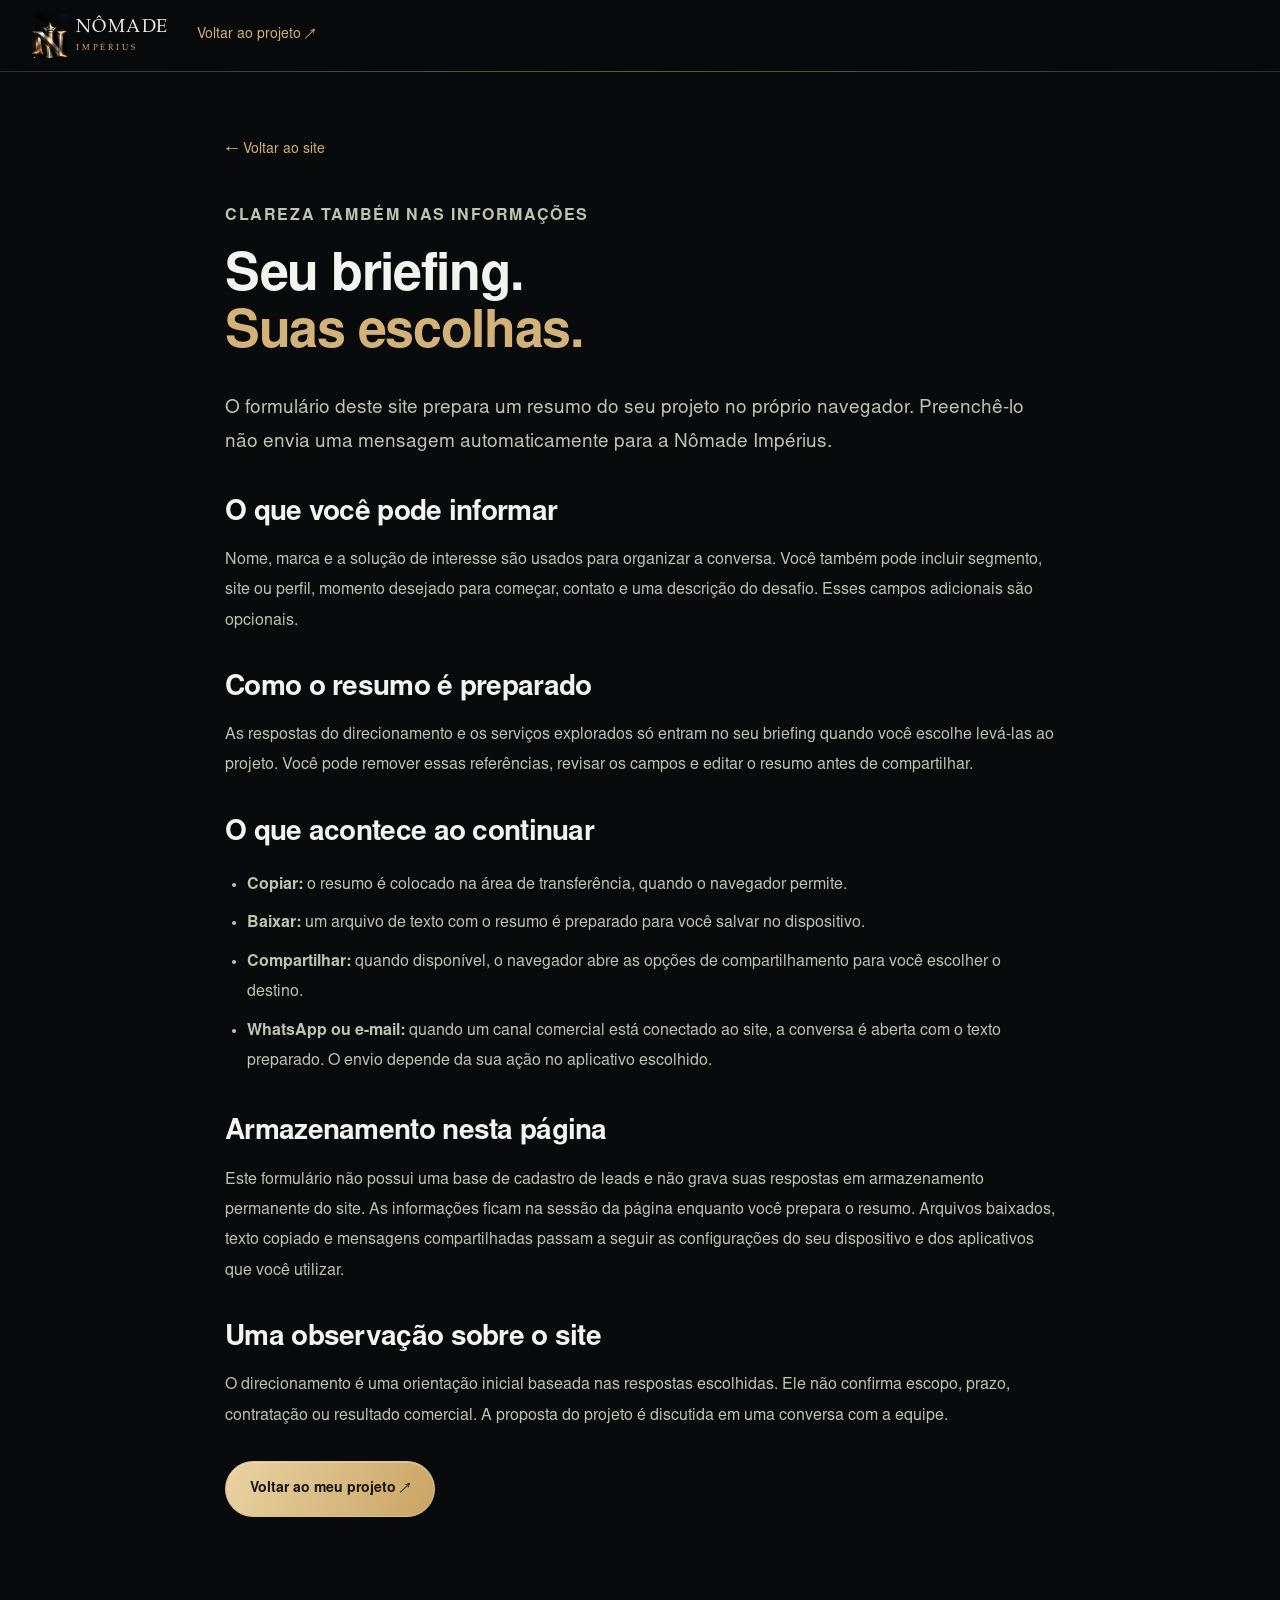
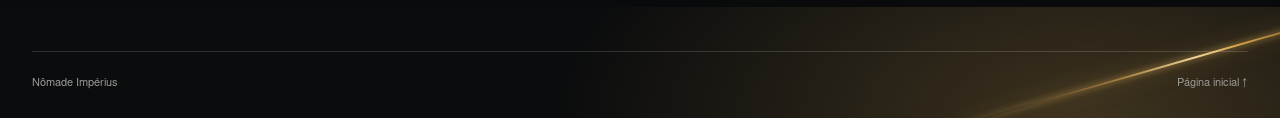
==== commit bda5574c: "Restaurar design anterior e manter vídeo da Nômade" ====
--- a/privacidade.html
+++ b/privacidade.html
@@ -1 +1,3 @@
-<!doctype html><html lang="pt-BR"><head><meta charset="utf-8"><meta name="viewport" content="width=device-width,initial-scale=1"><meta name="theme-color" content="#080a09"><title>Privacidade do briefing — Nômade Impérius</title><meta name="description" content="Como funciona o briefing e o compartilhamento das suas informações com a Nômade Impérius."><link rel="icon" href="nomade-imperius.png"><link rel="stylesheet" href="agency-v2.css?v=2"></head><body><header class="header"><div class="wrap header-inner"><a class="brand" href="index.html"><span>NÔMADE<small>IMPÉRIUS</small></span></a><a href="index.html#contato" class="plain-link">Voltar ao site ↗</a></div></header><main class="wrap privacy-page"><p class="eyebrow">CLAREZA TAMBÉM NAS INFORMAÇÕES</p><h1>Seu briefing.<br><em>Suas escolhas.</em></h1><h2>O que o formulário faz</h2><p>O formulário prepara um resumo do projeto no próprio navegador. Ele usa seu nome, o nome da empresa, a solução de interesse e o objetivo informado. Você também pode incluir um site ou perfil, de forma opcional.</p><h2>Revisão e compartilhamento</h2><p>Antes de compartilhar, você vê o resumo em uma janela de revisão. É possível voltar ao formulário para editar as respostas.</p><ul><li><strong>Abrir no WhatsApp:</strong> abre uma conversa com o número comercial da Nômade Impérius e preenche a mensagem. O envio depende da sua ação no WhatsApp.</li><li><strong>Copiar briefing:</strong> coloca o resumo na área de transferência do seu dispositivo, quando o navegador permite.</li></ul><h2>Armazenamento</h2><p>Este formulário não mantém uma base de cadastro de leads e não grava suas respostas em armazenamento permanente do site. O resumo fica na sessão da página enquanto você o prepara. Recarregar ou fechar a página pode apagar as informações.</p><h2>Outros serviços</h2><p>O site é publicado no GitHub Pages. Ao acessar a página, os arquivos são entregues pela infraestrutura de hospedagem. Ao escolher abrir o WhatsApp, você passa a interagir com esse serviço e com as configurações da sua conta. Texto copiado, arquivos baixados e mensagens enviadas seguem as configurações do dispositivo e dos serviços utilizados.</p><h2>Vídeos</h2><p>Os filmes são arquivos hospedados junto ao site. Assistir aos vídeos não envia as respostas do formulário. A reprodução com som depende da sua escolha nos controles do vídeo.</p><h2>Começo da conversa</h2><p>Preencher o briefing não confirma contratação, escopo, prazo ou resultado comercial. As condições do projeto são discutidas com a equipe e apresentadas na proposta.</p><a class="line-link" href="index.html#contato">Voltar ao meu projeto ↗</a></main></body></html>
+<!doctype html>
+<html lang="pt-BR"><head><meta charset="utf-8"><meta name="viewport" content="width=device-width, initial-scale=1"><meta name="theme-color" content="#090a0b"><meta name="description" content="Saiba como funciona o briefing da Nômade Impérius e como suas informações são usadas na página."><title>Privacidade do briefing — Nômade Impérius</title><link rel="icon" type="image/png" href="nomade-imperius.png"><link rel="stylesheet" href="site.css?v=dark-sections-1">
+<link rel="stylesheet" href="auras.css?v=dark-sections-1"></head><body><header class="site-header"><div class="header-inner shell"><a class="wordmark" href="index.html" aria-label="Nômade Impérius, página inicial"><span class="brand-crop" aria-hidden="true"><img src="nomade-imperius.png" alt="" width="1536" height="1536"></span><span class="brand-name">NÔMADE<span>IMPÉRIUS</span></span></a><a class="text-link" href="index.html#contato">Voltar ao projeto ↗</a></div></header><main class="privacy-page shell"><a class="back-link" href="index.html">← Voltar ao site</a><p class="eyebrow">CLAREZA TAMBÉM NAS INFORMAÇÕES</p><h1>Seu briefing.<br><em>Suas escolhas.</em></h1><p class="privacy-intro">O formulário deste site prepara um resumo do seu projeto no próprio navegador. Preenchê-lo não envia uma mensagem automaticamente para a Nômade Impérius.</p><h2>O que você pode informar</h2><p>Nome, marca e a solução de interesse são usados para organizar a conversa. Você também pode incluir segmento, site ou perfil, momento desejado para começar, contato e uma descrição do desafio. Esses campos adicionais são opcionais.</p><h2>Como o resumo é preparado</h2><p>As respostas do direcionamento e os serviços explorados só entram no seu briefing quando você escolhe levá-las ao projeto. Você pode remover essas referências, revisar os campos e editar o resumo antes de compartilhar.</p><h2>O que acontece ao continuar</h2><ul><li><strong>Copiar:</strong> o resumo é colocado na área de transferência, quando o navegador permite.</li><li><strong>Baixar:</strong> um arquivo de texto com o resumo é preparado para você salvar no dispositivo.</li><li><strong>Compartilhar:</strong> quando disponível, o navegador abre as opções de compartilhamento para você escolher o destino.</li><li><strong>WhatsApp ou e-mail:</strong> quando um canal comercial está conectado ao site, a conversa é aberta com o texto preparado. O envio depende da sua ação no aplicativo escolhido.</li></ul><h2>Armazenamento nesta página</h2><p>Este formulário não possui uma base de cadastro de leads e não grava suas respostas em armazenamento permanente do site. As informações ficam na sessão da página enquanto você prepara o resumo. Arquivos baixados, texto copiado e mensagens compartilhadas passam a seguir as configurações do seu dispositivo e dos aplicativos que você utilizar.</p><h2>Uma observação sobre o site</h2><p>O direcionamento é uma orientação inicial baseada nas respostas escolhidas. Ele não confirma escopo, prazo, contratação ou resultado comercial. A proposta do projeto é discutida em uma conversa com a equipe.</p><a class="button button-gold privacy-return" href="index.html#contato">Voltar ao meu projeto ↗</a></main><footer class="site-footer"><div class="shell footer-bottom"><span>Nômade Impérius</span><a href="index.html">Página inicial ↑</a></div></footer></body></html>
--- a/site.css
+++ b/site.css
@@ -0,0 +1,37 @@
+@font-face{font-family:Nomade;src:url('sans-regular.otf') format('opentype');font-weight:400;font-display:swap}
+@font-face{font-family:Nomade;src:url('sans-bold.otf') format('opentype');font-weight:600 800;font-display:swap}
+@font-face{font-family:Editorial;src:url('editorial-regular.otf') format('opentype');font-display:swap}
+@font-face{font-family:Editorial;src:url('editorial-italic.otf') format('opentype');font-style:italic;font-display:swap}
+:root{--bg:#090a0b;--surface:#171819;--text:#f3f3ef;--muted:#b6b6b0;--line:#ffffff26;--gold:#d2b278;--gold-pale:#ead2a1;--accent:#d2b278;--sans:Nomade,Arial,sans-serif;--serif:Editorial,Georgia,serif}
+*{box-sizing:border-box}html{scroll-behavior:smooth;scroll-padding-top:94px}body{margin:0;background:var(--bg);color:var(--text);font:16px/1.6 var(--sans);-webkit-font-smoothing:antialiased}body.menu-open,body.dialog-open{overflow:hidden}a{color:inherit;text-decoration:none}button,input,textarea,select{font:inherit}button{cursor:pointer;color:inherit}button,a{-webkit-tap-highlight-color:transparent}img{display:block;max-width:100%;height:auto}h1,h2,h3,p{margin:0}h1,h2,h3{font-family:var(--sans);font-weight:600;line-height:1.15;letter-spacing:-.025em}h2{font-size:46px}h3{font-size:25px}em{font-style:normal;color:var(--accent)}svg{width:24px;height:24px;fill:none;stroke:currentColor;stroke-width:1.5;stroke-linecap:round;stroke-linejoin:round;flex-shrink:0}[hidden]{display:none!important}::selection{background:var(--gold);color:#111}a:focus-visible,button:focus-visible,summary:focus-visible,[tabindex]:focus-visible{outline:2px solid var(--accent);outline-offset:5px}.svg-defs{width:0;height:0;position:absolute;overflow:hidden}.sr-only{position:absolute;width:1px;height:1px;padding:0;margin:-1px;overflow:hidden;clip:rect(0,0,0,0);white-space:nowrap;border:0}.skip-link{position:fixed;top:12px;left:16px;z-index:120;background:var(--gold);color:#111;padding:12px 20px;transform:translateY(-150%)}.skip-link:focus{transform:none}.shell{width:min(1326px,calc(100% - 64px));margin-inline:auto}.section-space{padding-block:88px}.eyebrow{font-size:11px;font-weight:600;letter-spacing:.1em;color:var(--accent);line-height:1.5;text-transform:uppercase}.button{display:inline-flex;align-items:center;justify-content:center;gap:14px;border:1px solid transparent;border-radius:40px;min-height:56px;padding:16px 24px;font-size:16px;line-height:1.3;font-weight:600;transition:background .2s,border-color .2s,color .2s,transform .2s,box-shadow .2s}.button svg{width:19px;height:19px}.button-gold{background:linear-gradient(115deg,#ead3a3,#c9a463);color:#16120d;border-color:#ddc28c;box-shadow:inset 0 1px 0 #ffffff45}.button-gold:hover{background:linear-gradient(115deg,#f0ddb8,#d7b87d);border-color:var(--gold-pale);transform:translateY(-2px);box-shadow:0 6px 22px #d2b27816}.button-outline{background:transparent;border-color:var(--line);color:var(--text)}.button-outline:hover{border-color:var(--text);background:#ffffff08}.text-link{display:inline-flex;align-items:center;gap:12px;border:0;background:none;padding:0;font-size:14px;line-height:1.5;color:var(--accent)}.text-link svg{width:19px;height:19px}.text-link:hover{text-decoration:underline;text-underline-offset:5px}.dark-section{background:#090a0b;--text:#f3f3ef;--muted:#b6b6b0;--line:#ffffff26;--accent:#d2b278;color:var(--text)}.section-heading{display:flex;justify-content:space-between;align-items:flex-end;gap:60px;margin-bottom:38px}.section-heading h2{max-width:700px;margin-top:18px}.section-heading>p{max-width:380px;font-size:16px;color:var(--muted);line-height:1.75;flex-shrink:0}.scope-note{font-size:12px;line-height:1.8;color:var(--muted);max-width:950px;margin-top:25px}
+
+/* 72px navigation and grouped full-width menus, adapted from the reference. */
+.site-header{height:72px;position:sticky;top:0;z-index:60;background:#090a0bf5;border-bottom:1px solid var(--line);backdrop-filter:blur(12px)}.header-inner{display:flex;align-items:center;height:100%;gap:28px}.wordmark{display:flex;align-items:center;gap:9px;flex-shrink:0}.brand-crop{position:relative;width:35px;height:44px;overflow:hidden}.brand-crop img{position:absolute;max-width:none;width:97px;height:97px;top:-12px;left:-31px}.brand-name{font:18px/1 var(--serif);letter-spacing:.08em;color:#f1ede5}.brand-name>span{display:block;font:8px/1 var(--serif);letter-spacing:.35em;color:var(--gold);margin-top:7px}.navigation{display:flex;align-items:center;gap:22px;flex:1;min-width:0;height:100%;font-size:14px}.navigation>a{white-space:nowrap}.navigation>a:hover{color:var(--gold)}.nav-group{height:100%;display:flex;align-items:center}.nav-group-toggle{height:100%;padding:0;border:0;background:none;display:flex;align-items:center;gap:5px;font-size:14px;white-space:nowrap;position:relative}.nav-group-toggle svg{width:17px;height:17px;transition:transform .2s}.nav-group-toggle[aria-expanded=true]{color:var(--gold)}.nav-group-toggle[aria-expanded=true]::after{content:'';height:3px;background:var(--gold);position:absolute;bottom:0;left:0;right:0}.nav-group-toggle[aria-expanded=true] svg{transform:rotate(180deg)}.nav-actions{margin-left:auto;display:flex;align-items:center;gap:20px}.nav-secondary{font-size:13px;white-space:nowrap}.nav-secondary:hover{color:var(--gold)}.navigation .nav-contact{min-height:44px;padding:12px 20px;font-size:13px;gap:11px;white-space:nowrap}.nav-contact svg{height:17px;width:17px}.menu-toggle{display:none}.mega-panel{position:fixed;left:0;right:0;top:71px;max-height:calc(100dvh - 72px);overflow:auto;background:#171819;border-bottom:1px solid var(--line);box-shadow:0 22px 32px #0006}.mega-layout{display:grid;grid-template-columns:1fr 2fr;gap:65px;padding-block:34px 40px}.mega-intro>span{font-size:11px;color:var(--gold);letter-spacing:.08em}.mega-intro h2{font-size:27px;line-height:1.25;margin-top:17px;max-width:340px}.mega-intro p{font-size:14px;color:var(--muted);line-height:1.8;margin-top:16px;max-width:340px}.mega-links{display:grid;gap:8px;align-content:start}.mega-service-links{grid-template-columns:1fr 1fr;gap:10px}.mega-links>a{display:block;padding:16px 18px;border-radius:8px;font-size:16px;line-height:1.4;transition:background .2s}.mega-links>a:hover{background:#ffffff09;color:var(--gold)}.mega-links>a>span{display:block;font-size:13px;color:var(--muted);line-height:1.7;margin-top:7px}
+
+/* Services and presentation. */
+.solutions-tabs{display:grid;grid-template-columns:repeat(4,minmax(0,1fr));gap:12px;border-bottom:0;margin-bottom:38px}.solution-tab{position:relative;background:#171819;border:1px solid #d2b27826;border-bottom:3px solid transparent;border-radius:10px;text-align:left;padding:21px 20px;min-height:132px;color:var(--muted);transition:background .2s,color .2s,border-color .2s,box-shadow .2s}.solution-tab>span:nth-child(2){display:block}.solution-tab strong{font-size:18px;font-weight:600;line-height:1.3;display:block}.solution-tab small{font-size:12px;font-weight:400;line-height:1.6;display:block;margin-top:9px}.solution-tab>svg{display:none}.tab-index{display:block;font-size:10px;line-height:1.3;color:#8c784d;margin-bottom:15px;letter-spacing:.1em}.solution-tab[aria-selected=true]{border-color:#d2b27855;border-bottom-color:#d2b278;background:#171819;color:#f2f2ec;box-shadow:0 7px 20px #00000012}.solution-tab[aria-selected=true] .tab-index{color:#d2b278}.solution-tab[aria-selected=true] small{color:#b9b8ae}.solution-tab:hover{border-color:#9c865b}.solution-tab:not([aria-selected=true]):hover{background:#222321;color:#f3f3ef}.solutions-footnote{display:none}.solution-panel{display:grid;grid-template-columns:1.05fr 1fr;column-gap:54px;row-gap:23px;align-items:start}.solution-panel>:first-child{grid-column:1;grid-row:1/span 3;height:420px;position:relative;border-radius:14px;overflow:hidden}.solution-panel .panel-description{grid-column:2;grid-row:1;padding-top:7px}.panel-description h3{font-size:28px;line-height:1.25;max-width:480px}.panel-description p{font-size:16px;color:var(--muted);line-height:1.8;margin-top:17px}.inline-list{list-style:none;padding:0;margin:21px 0 0;display:flex;flex-wrap:wrap;gap:8px}.inline-list li{font-size:12px;line-height:1.4;padding:7px 10px;border-radius:5px;background:#d2b2780c;color:#c9c9c0}.deliverable-details{grid-column:2;grid-row:2;border-top:1px solid var(--line);padding-top:18px}.deliverable-details summary{display:flex;align-items:center;justify-content:space-between;gap:15px;font-size:14px;cursor:pointer;list-style:none}.deliverable-details summary::-webkit-details-marker{display:none}.deliverable-details svg{width:17px;height:17px;color:var(--accent)}.deliverable-details[open] summary svg{transform:rotate(45deg)}.deliverable-details ul{font-size:14px;color:var(--muted);line-height:1.8;padding-left:18px;margin:17px 0 0}.deliverable-details li{margin-top:5px}.service-cta{grid-column:2;grid-row:3;font-size:14px;font-weight:600;align-self:end;justify-self:start;padding-top:3px}.brand-study,.content-study,.campaign-study,.website-study,.concept-art{--text:#eeece6;--muted:#a7a6a2;--line:rgba(218,197,158,.19)}.brand-study,.content-study,.campaign-study,.website-study{color:#eeece6}.essence-grid>.section-label{margin-bottom:25px}.essence-content{display:grid;grid-template-columns:1.15fr 1fr;gap:35px 85px}.essence h2{font-size:43px;max-width:570px}.essence-text{font-size:16px;color:var(--muted);line-height:1.8}.essence-text p:first-child{font-size:20px;line-height:1.6;color:#e2e2dc}.essence-text p+p{margin-top:20px}.brand-principles{grid-column:1/-1;display:grid;grid-template-columns:repeat(3,1fr);gap:20px;margin-top:4px}.brand-principles>span{border:1px solid var(--line);border-radius:8px;padding:24px;font-size:15px;line-height:1.65;color:#dfdfd7}.brand-principles>span::before{content:'✓';display:block;font-size:19px;color:var(--gold);margin-bottom:13px}.process-list{display:grid;grid-template-columns:repeat(4,minmax(0,1fr));gap:20px;list-style:none;padding:0;margin:0}.process-list>li{background:#171819;border:1px solid #d2b2782b;border-radius:8px;padding:27px 24px}.process-number{font-size:35px;color:#d2b278;line-height:1.2;display:flex;align-items:center;gap:20px;margin-bottom:27px;font-weight:600}.process-number::after{content:"";height:1px;flex:1;background:#9a824c44}.process-number>svg,.process-number>.small-star{display:none}.process-list h3{font-size:25px;line-height:1.3}.process-list p{font-size:14px;color:var(--muted);line-height:1.8;margin-top:15px}.process-outcome{display:block;font-size:9px;letter-spacing:.07em;line-height:1.8;color:#a8a89f;margin-top:24px}.project-agreement{display:grid;grid-template-columns:1fr 1fr;gap:50px;align-items:center;background:#171819;color:#f1f1ea;border-radius:8px;padding:34px 38px;margin-top:28px}.project-agreement .eyebrow{color:var(--gold);font-size:10px}.project-agreement h3{font-size:27px;line-height:1.35;margin-top:15px}.project-agreement ul{padding:0;margin:0;list-style:none;display:grid;gap:13px}.project-agreement li{display:flex;align-items:flex-start;gap:13px;font-size:14px;line-height:1.7;color:#d3d3cb}.project-agreement svg{width:17px;height:17px;color:var(--gold);margin-top:2px}
+
+/* Marketing service photography and accessible details dialog. */
+.studies{background:#111213}.study-controls{display:flex;justify-content:space-between;align-items:center;gap:24px;margin-bottom:27px}.study-filters{display:flex;gap:10px;flex-wrap:wrap}.study-filters button{border:1px solid #ffffff35;color:#c9c9c2;background:none;border-radius:40px;font-size:13px;padding:9px 18px;line-height:1.4}.study-filters button[aria-pressed=true]{background:var(--gold);border-color:var(--gold);color:#17120c}.study-filters button:hover{border-color:var(--gold)}#study-count{font-size:12px;color:var(--muted);white-space:nowrap}.concept-grid{display:grid;grid-template-columns:1fr 1fr;gap:26px}.concept-card{position:relative;background:#18191a;border:1px solid #ffffff20;border-radius:14px;overflow:hidden;min-width:0;transition:border-color .25s,box-shadow .25s}.concept-card:hover{border-color:#d2b27870;box-shadow:0 15px 35px #00000025}.concept-card .concept-art{height:360px}.concept-meta{display:flex;align-items:center;justify-content:space-between;gap:24px;padding:25px 26px;min-height:110px}.concept-meta p{font-size:10px;color:#b5b0a5;line-height:1.5;letter-spacing:.045em}.concept-meta h3{font-size:25px;line-height:1.25;margin-top:9px}.concept-meta .concept-description{font-size:13px;line-height:1.8;letter-spacing:0;margin-top:12px;max-width:410px}.concept-open{width:42px;height:42px;display:grid;place-items:center;border:1px solid #ffffff50;border-radius:50%;background:none;color:var(--gold);flex-shrink:0}.concept-open::after{content:'';position:absolute;inset:0}.concept-open svg{width:19px;height:19px}.concept-open:hover{background:var(--gold);color:#18130d}.concept-card:focus-within{outline:2px solid var(--gold);outline-offset:4px}.project-dialog{background:#171819;color:#f3f3ee;border:1px solid #ffffff30;border-radius:12px;width:min(880px,calc(100% - 36px));padding:0;max-height:calc(100dvh - 40px);overflow:auto;overscroll-behavior:contain}.project-dialog::backdrop{background:#000c;backdrop-filter:blur(6px)}.dialog-heading{display:flex;align-items:center;justify-content:space-between;gap:20px;padding:17px 24px;border-bottom:1px solid #ffffff25}.dialog-heading .eyebrow{font-size:10px}.dialog-close{background:none;border:1px solid #ffffff40;color:#e3d4b6;font-size:26px;border-radius:50%;width:37px;height:37px;line-height:1}.project-dialog #project-visual .concept-art{height:365px!important}.project-details{padding:31px 36px 35px}.project-details h2{font-size:36px}.project-details>p{font-size:15px;line-height:1.8;color:#c0c0b8;margin-top:18px}.project-details dl{display:grid;grid-template-columns:repeat(3,1fr);gap:26px;margin:27px 0 0;padding-top:25px;border-top:1px solid #ffffff25}.project-details dt{color:var(--gold);font-size:12px;font-weight:600}.project-details dd{font-size:13px;line-height:1.8;color:#b6b6ae;margin:12px 0 0}.project-details .project-disclosure{font-size:11px;color:#a5a59c;margin-top:27px}.project-details .button{font-size:14px;margin-top:23px;min-height:52px}
+
+/* Direction guide and project briefing. */
+.direction-grid,.contact-grid{display:grid;grid-template-columns:1fr 1.05fr;gap:90px;align-items:start}.direction h2,.contact h2{font-size:44px;margin-top:20px;max-width:550px}.direction-copy>p:not(.eyebrow),.contact-copy>p:not(.eyebrow){font-size:16px;color:var(--muted);line-height:1.8;margin-top:24px;max-width:440px}.direction-promises{list-style:none;padding:0;margin:30px 0 0;display:grid;gap:15px}.direction-promises li{font-size:15px;color:#d5d5cd;display:flex;align-items:center;gap:16px}.direction-promises span{border:1px solid #d2b27860;border-radius:50%;height:31px;width:31px;font-size:11px;color:var(--gold);display:grid;place-items:center;flex-shrink:0}.direction-copy .direction-note{font-size:12px;margin-top:26px;max-width:430px;color:#a8a89f}.guide-card{background:#171819;color:#f3f3ef;border:1px solid #d2b27835;border-radius:12px;padding:31px 34px;--accent:#d2b278;--text:#f3f3ef;--muted:#b6b6b0;--line:#ffffff26}.guide-top{display:flex;align-items:center;justify-content:space-between;gap:20px;border-bottom:1px solid var(--line);padding-bottom:22px;margin-bottom:25px}.guide-top .eyebrow{font-size:10px}.guide-top>span:last-child{color:#d2b278;font-size:24px}.guide-progress{display:flex;align-items:center;gap:6px;margin-bottom:23px}.guide-progress>span{display:block;width:25px;height:4px;background:#ffffff26;border-radius:3px}.guide-progress>span.is-done{background:#d2b278}.guide-progress>small{font-size:10px;letter-spacing:.04em;color:#a8a89f;margin-left:auto}.guide-question{font-size:26px;line-height:1.3;outline:none}.guide-question-note{font-size:13px;color:#b6b6b0;margin-top:13px;margin-bottom:22px;line-height:1.75}.guide-options{border:0;min-width:0;padding:0;margin:0;display:grid;gap:11px}.guide-option{position:relative;display:flex;align-items:flex-start;gap:15px;padding:17px 18px;background:#111213;border:1px solid #ffffff26;border-radius:8px;cursor:pointer;transition:background .2s,border-color .2s}.guide-option:hover,.guide-option:focus-within{border-color:#d2b27880}.guide-option.is-selected{background:#d2b27826;border-color:#967331}.guide-radio{width:15px;height:15px;flex-shrink:0;border:1px solid #878b80;border-radius:50%;margin-top:3px}.is-selected .guide-radio{background:#d2b278;box-shadow:inset 0 0 0 3px #171819;border-color:#d2b278}.guide-option-copy strong{font-size:14px;font-weight:600;display:block;line-height:1.5}.guide-option-copy small{font-size:12px;color:#b6b6b0;line-height:1.7;display:block;margin-top:5px}.guide-actions{display:flex;align-items:center;justify-content:space-between;gap:20px;margin-top:26px}.guide-actions .button{font-size:14px;min-height:49px;padding:14px 20px}.guide-actions .button:disabled{opacity:.4;cursor:default}.guide-actions .text-link{font-size:13px;color:#d2b278;padding:9px 0}.guide-actions .text-link:disabled{visibility:hidden}.guide-result-label{color:#d2b278;font-size:11px;font-weight:600;letter-spacing:.07em;margin-bottom:15px}.guide-result h3{font-size:31px;line-height:1.2;outline:none}.guide-result>p:not(.guide-result-label){font-size:14px;color:#b6b6b0;line-height:1.8;margin-top:18px}.guide-result-steps{list-style:none;padding:0;counter-reset:steps;display:grid;gap:14px;margin:25px 0}.guide-result-steps li{counter-increment:steps;display:flex;gap:15px;font-size:13px;line-height:1.8;color:#c9c9c0;border-top:1px solid #ffffff26;padding-top:15px}.guide-result-steps li::before{content:'0' counter(steps);font-size:11px;color:#d2b278;padding-top:3px}.guide-result .button{width:100%;font-size:14px;min-height:52px;justify-content:space-between}.guide-result .guide-result-note{font-size:11px!important;color:#a8a89f!important;margin-top:17px!important}.guide-restart{font-size:12px;display:block;margin:16px auto 0;border:0;background:none;text-decoration:underline;text-underline-offset:4px;color:#b6b6b0;padding:7px}.contact-signature{display:flex;align-items:center;gap:15px;color:#c9c9c0;font-size:13px;line-height:1.8;margin-top:29px}.contact-signature .small-star{font-size:26px;color:#d2b278}.brief-explainer{max-width:430px;margin-top:32px;padding-top:24px;border-top:1px solid var(--line)}.brief-explainer h3{font-size:23px}.brief-explainer ol{font-size:14px;color:var(--muted);line-height:1.8;padding-left:20px;margin:18px 0}.brief-explainer li{padding:3px 0 3px 3px}.brief-explainer>span{display:block;font-size:12px;color:#a8a89f;line-height:1.8}.direct-contact{display:flex;gap:17px;flex-wrap:wrap;color:#77581f;font-size:14px;margin-top:25px}.direct-contact a{text-decoration:underline;text-underline-offset:4px}.briefing-box{background:#171819;color:#f1f1eb;border-radius:12px;padding:32px 34px;--text:#f1f1eb;--muted:#b5b7ac;--line:#ffffff2b;--accent:#d2b278}.briefing-heading{display:flex;align-items:center;justify-content:space-between;gap:20px;border-bottom:1px solid var(--line);padding-bottom:22px;margin-bottom:26px}.briefing-heading .eyebrow{font-size:10px;color:var(--gold)}.briefing-heading>span:last-child{font-size:26px;color:var(--gold);line-height:1}.briefing-fields{margin:0;padding:0;border:0;min-width:0}.form-row{display:grid;grid-template-columns:1fr 1fr;gap:18px}.field{margin-bottom:23px}.field label{font-size:12px;line-height:1.6;color:#d0d1c8;display:block;margin-bottom:9px}.field label>span{color:var(--gold)}.field .optional{color:#a0a394;font-size:10px}.field input,.field select,.field textarea{display:block;width:100%;min-width:0;background:#0d0e0f;color:#edede7;border:1px solid #ffffff40;border-radius:6px;padding:12px 13px;min-height:48px;font-size:14px;line-height:1.6;outline:none}.field input::placeholder,.field textarea::placeholder{font-size:12px;color:#95998b}.field input:focus,.field select:focus,.field textarea:focus{border-color:var(--gold);box-shadow:0 0 0 1px var(--gold)}.field select{color:#cdcdc7;padding-right:22px;font-size:13px}.field select option{background:#171819;color:#f1f1eb}.field textarea{min-height:110px;resize:vertical}.form-submit{display:flex;width:100%;justify-content:space-between;font-size:15px;min-height:54px;margin-top:5px}.form-note{font-size:11px;line-height:1.8;color:#b5b4ab;margin-top:17px}.privacy-link{font-size:11px;line-height:1.7;color:#d5c294;text-decoration:underline;text-underline-offset:4px;display:inline-block;margin-top:12px}.brief-context{display:flex;align-items:flex-start;justify-content:space-between;gap:15px;padding:16px;border:1px solid #d2b27860;border-radius:8px;background:#d2b2780c;margin-bottom:24px}.brief-context .eyebrow{font-size:9px}.brief-context p{font-size:12px;line-height:1.8;color:#cfceb9;white-space:pre-line;margin-top:8px}.brief-context button{font-size:25px;background:none;border:none;color:var(--gold);line-height:1.2;min-width:25px}.result-top{display:flex;align-items:center;gap:15px}.result-top h3{font-size:25px;line-height:1.3}.result-check{display:grid;place-items:center;flex-shrink:0;width:36px;height:36px;border:1px solid #d2b27880;border-radius:50%;color:var(--gold)}.result-check svg{width:20px;height:20px}.result-instruction{font-size:13px;line-height:1.8;color:#bbb9b1;margin-top:20px}.briefing-result pre{font:13px/1.85 var(--sans);white-space:pre-wrap;overflow-wrap:anywhere;overflow:auto;max-height:330px;background:#090a0b;border:1px solid #ffffff25;border-radius:8px;padding:20px;color:#d6d5cf;margin:23px 0}.result-actions{display:flex;flex-wrap:wrap;gap:10px}.result-actions .button{min-height:45px;font-size:12px;gap:10px;padding:12px 17px}.result-actions .text-link{flex-basis:100%;justify-content:center;padding:12px 0 0;font-size:12px;color:#b5b4ab}.copy-status{font-size:12px;min-height:1.8em;line-height:1.8;color:var(--gold);margin-top:12px}
+
+/* FAQ, footer and privacy. */
+.faq{padding-top:0}.faq-grid{display:grid;grid-template-columns:.85fr 1.15fr;gap:85px}.faq h2{font-size:41px;margin-top:19px}.faq-intro{font-size:15px;color:var(--muted);line-height:1.8;margin-top:21px;max-width:330px}.faq-list details{border-bottom:1px solid var(--line)}.faq-list details:first-child{border-top:1px solid var(--line)}.faq-list summary{display:flex;align-items:center;justify-content:space-between;gap:24px;min-height:75px;padding:21px 0;font-size:15px;line-height:1.6;font-weight:600;list-style:none;cursor:pointer}.faq-list summary::-webkit-details-marker{display:none}.faq-list summary svg{width:17px;height:17px;color:#d2b278}.faq-list details[open] summary svg{transform:rotate(45deg)}.faq-list details p{font-size:14px;line-height:1.9;color:var(--muted);padding:0 15px 25px 0}.site-footer{padding-block:44px 25px;background:#0b0c0d}.footer-top{display:grid;grid-template-columns:1.25fr .8fr .9fr 1.1fr;gap:48px;padding-bottom:37px}.footer-wordmark{font:24px/1.15 var(--serif);letter-spacing:.04em;color:#f0ede4}.footer-wordmark>span{display:block;font-size:12px;letter-spacing:.25em;color:var(--gold);margin-top:9px}.footer-manifesto{font-size:13px;line-height:1.9;color:#aaa9a3;margin-top:21px}.footer-column{display:grid;align-content:start;gap:13px;font-size:13px;color:#bcbab3}.footer-column>span{font-size:12px;font-weight:600;color:#e7e8df;margin-bottom:5px}.footer-column a:hover{color:var(--gold)}.footer-invitation{font-size:24px;line-height:1.35;font-weight:600;position:relative;padding-right:26px;align-self:start}.footer-invitation svg{position:absolute;right:0;top:3px;width:19px;height:19px;color:var(--gold)}.footer-bottom{border-top:1px solid #ffffff26;padding-top:23px;display:flex;justify-content:space-between;align-items:center;gap:22px;font-size:11px;color:#999a94}.footer-bottom>span:nth-child(2){font-size:10px;letter-spacing:.045em}.mobile-contact{display:none}.privacy-page{max-width:830px;padding-block:65px 90px}.privacy-page .back-link{display:inline-flex;color:var(--gold);font-size:14px;margin-bottom:40px}.privacy-page h1{font-size:52px;line-height:1.1;margin-top:18px}.privacy-page h2{font-size:28px;margin:37px 0 15px}.privacy-page p,.privacy-page li{font-size:16px;color:#bfc3b2;line-height:1.9}.privacy-page .privacy-intro{font-size:19px;line-height:1.8;margin-top:28px}.privacy-page ul{padding-left:22px}.privacy-page li{padding:4px 0}.privacy-page .privacy-return{display:inline-flex;font-size:14px;margin-top:30px}.reveal-ready{opacity:1;transform:none}
+
+@media(max-width:1200px){.header-inner{gap:22px}.navigation{gap:18px}.navigation,.nav-group-toggle{font-size:13px}.nav-actions{gap:15px}.nav-secondary{font-size:12px}.navigation .nav-contact{font-size:12px;padding-inline:16px}.section-heading{gap:40px}.section-heading>p{max-width:310px}.solution-panel{column-gap:38px}.essence-content{column-gap:55px}.direction-grid,.contact-grid{gap:55px}.faq-grid{gap:55px}.process-list{gap:15px}.process-list>li{padding:25px 20px}.footer-top{gap:30px}.footer-invitation{font-size:22px}}
+@media(max-width:1040px){html{scroll-padding-top:90px}.header-inner{justify-content:space-between}.menu-toggle{display:flex;flex-direction:column;align-items:center;justify-content:center;gap:6px;width:44px;height:44px;border:0;background:none}.menu-toggle>span{height:1.5px;width:23px;background:#e2d9c6;transition:transform .2s,opacity .2s}.menu-toggle[aria-expanded=true]>span:nth-child(1){transform:translateY(7.5px) rotate(45deg)}.menu-toggle[aria-expanded=true]>span:nth-child(2){opacity:0}.menu-toggle[aria-expanded=true]>span:nth-child(3){transform:translateY(-7.5px) rotate(-45deg)}.navigation{position:fixed;top:71px;left:0;right:0;height:calc(100dvh - 71px);background:#111213;display:flex;flex-direction:column;align-items:stretch;gap:0;overflow:auto;padding:22px 26px 36px;visibility:hidden;pointer-events:none;opacity:0;transform:translateX(100%);transition:transform .2s,opacity .2s,visibility .2s;font-size:16px}.navigation.is-open{visibility:visible;pointer-events:auto;opacity:1;transform:none}.nav-group{display:block;height:auto;border-bottom:1px solid #ffffff22}.nav-group-toggle{width:100%;height:auto;min-height:62px;padding:15px 0;justify-content:space-between;font-size:16px}.nav-group-toggle[aria-expanded=true]::after{display:none}.nav-group-toggle svg{width:20px;height:20px}.navigation>a{padding:20px 0;border-bottom:1px solid #ffffff22;font-size:16px}.mega-panel{position:static;max-height:none;overflow:visible;box-shadow:none;border:0;background:none}.mega-layout{display:block;width:100%;padding:0 0 19px}.mega-intro{display:none}.mega-links,.mega-service-links{display:grid;grid-template-columns:1fr;gap:3px}.mega-links>a{padding:15px 14px;font-size:15px;background:#ffffff04}.mega-links>a>span{font-size:13px;margin-top:6px}.nav-actions{margin-left:0;display:grid;gap:18px;justify-items:stretch;margin-top:30px}.nav-secondary{font-size:15px;text-align:center;padding-block:10px}.navigation .nav-contact{min-height:52px;font-size:15px}.section-space{padding-block:73px}h2{font-size:39px}.section-heading h2{max-width:600px}.section-heading{display:block}.section-heading>p{max-width:560px;margin-top:23px;font-size:15px}.solution-panel{column-gap:30px;grid-template-columns:1fr 1fr}.solution-panel>:first-child{height:410px}.panel-description h3{font-size:25px}.panel-description p{font-size:14px;line-height:1.85}.inline-list li{font-size:11px}.solution-tab{padding:19px 14px}.solution-tab strong{font-size:16px}.solution-tab small{font-size:11px}.deliverable-details summary{font-size:13px}.deliverable-details ul{font-size:13px}.service-cta{font-size:13px}.essence h2{font-size:38px}.essence-content{gap:30px 45px}.essence-text{font-size:14px}.essence-text p:first-child{font-size:18px}.brand-principles{gap:15px}.brand-principles>span{padding:21px;font-size:14px}.process-list{grid-template-columns:1fr 1fr;gap:18px}.process-list>li{padding:27px}.process-number{margin-bottom:20px}.process-list p{font-size:15px}.process-outcome{margin-top:20px}.project-agreement{padding:30px;gap:35px}.project-agreement h3{font-size:24px}.project-agreement li{font-size:13px}.concept-card .concept-art{height:310px}.concept-meta{padding:23px}.concept-meta h3{font-size:23px}.concept-meta .concept-description{font-size:12px}.direction-grid,.contact-grid{gap:42px;grid-template-columns:1fr 1.1fr}.direction h2,.contact h2{font-size:38px}.direction-copy>p:not(.eyebrow),.contact-copy>p:not(.eyebrow){font-size:15px}.direction-promises li{font-size:14px}.guide-card,.briefing-box{padding:28px}.guide-question{font-size:24px}.guide-option{padding:16px 14px;gap:13px}.guide-option-copy strong{font-size:13px}.guide-option-copy small{font-size:11px}.guide-actions .button{font-size:12px;padding-inline:16px}.guide-result h3{font-size:28px}.guide-result .button{font-size:12px}.form-row{grid-template-columns:1fr;gap:0}.field{margin-bottom:20px}.field input,.field select,.field textarea{font-size:16px}.field select{font-size:14px}.form-submit{font-size:14px}.faq{padding-top:0}.faq-grid{gap:45px;grid-template-columns:.75fr 1.25fr}.faq h2{font-size:36px}.faq-intro{font-size:14px}.faq-list summary{font-size:14px}.footer-top{grid-template-columns:1.2fr 1fr 1fr;gap:28px}.footer-invitation{grid-column:1/-1;font-size:25px;padding-top:25px;border-top:1px solid #ffffff25;max-width:none}.footer-invitation svg{top:29px}.footer-bottom>span:nth-child(2){display:none}}
+@media(max-width:900px){.solution-panel{grid-template-columns:1fr}.solution-panel>:first-child{grid-column:1;grid-row:1;height:355px;margin-bottom:2px}.solution-panel .panel-description{grid-column:1;grid-row:2;padding-top:0}.panel-description h3{font-size:28px;max-width:none}.panel-description p{font-size:15px}.deliverable-details{grid-column:1;grid-row:3}.deliverable-details summary{font-size:14px}.deliverable-details ul{font-size:14px}.service-cta{grid-column:1;grid-row:4;font-size:14px;align-self:start}.solutions-tabs{margin-bottom:29px}.essence-content{grid-template-columns:1fr}.essence h2{max-width:680px}.essence-text{font-size:16px;max-width:720px}.essence-text p:first-child{font-size:21px}.brand-principles{margin-top:0}.direction-grid,.contact-grid{grid-template-columns:1fr;gap:35px}.direction h2,.contact h2{font-size:40px;max-width:650px}.direction-copy>p:not(.eyebrow),.contact-copy>p:not(.eyebrow){max-width:590px;font-size:16px}.direction-promises{grid-template-columns:repeat(3,1fr);gap:18px}.direction-promises li{display:block;font-size:14px;line-height:1.7}.direction-promises span{margin-bottom:13px}.direction-copy .direction-note{max-width:600px}.guide-card,.briefing-box{padding:33px}.guide-question{font-size:28px}.guide-option-copy strong{font-size:15px}.guide-option-copy small{font-size:13px}.guide-option{padding:19px}.guide-actions .button{font-size:14px}.guide-result h3{font-size:32px}.guide-result .button{font-size:14px}.contact-signature{font-size:14px}.brief-explainer{max-width:650px}.brief-explainer ol{font-size:15px}.brief-explainer>span{max-width:600px}.form-row{grid-template-columns:1fr 1fr;gap:19px}.field input,.field select,.field textarea{font-size:16px}.field label{font-size:13px}.field .optional{font-size:11px}.field input::placeholder,.field textarea::placeholder{font-size:13px}.form-submit{font-size:16px}.form-note{font-size:12px}.privacy-link{font-size:12px}.faq-grid{grid-template-columns:1fr;gap:29px}.faq h2{font-size:39px}.faq-intro{max-width:550px;font-size:15px}.faq-list summary{font-size:15px}.mobile-contact{display:block;position:fixed;bottom:0;left:0;right:0;padding:10px 24px calc(10px + env(safe-area-inset-bottom));z-index:40;background:#111213f2;border-top:1px solid #ffffff30;backdrop-filter:blur(10px)}.mobile-contact>a{display:flex;align-items:center;justify-content:space-between;gap:20px;border-radius:40px;background:var(--gold);color:#18130d;min-height:48px;padding:12px 21px;font-size:14px;font-weight:600}.mobile-contact svg{width:18px;height:18px}.contact-in-view .mobile-contact{display:none}.site-footer{padding-bottom:100px}.project-details dl{grid-template-columns:1fr;gap:20px}.project-details dd{margin-top:8px}}
+@media(max-width:640px){.shell{width:calc(100% - 40px)}.section-space{padding-block:59px}.site-header{height:72px}.brand-name{font-size:17px}.brand-crop{width:31px}.brand-crop img{left:-33px}.navigation{padding-inline:22px}h2{font-size:33px;line-height:1.18;letter-spacing:-.03em}.eyebrow{font-size:10px}.section-heading{margin-bottom:27px}.section-heading h2{font-size:33px;margin-top:17px}.section-heading>p{font-size:14px;line-height:1.8;margin-top:20px}.solutions-tabs{grid-template-columns:1fr 1fr;border:0;border-radius:0;overflow:visible;gap:10px;margin-bottom:25px}.solution-tab{min-height:109px;padding:18px 15px;border-bottom:3px solid transparent}.solution-tab:nth-child(2n){border-left:1px solid var(--line)}.solution-tab:nth-child(n+3){border-top:1px solid var(--line)}.solution-tab strong{font-size:15px;line-height:1.3}.solution-tab small{font-size:10px;line-height:1.7;margin-top:8px}.solution-panel{gap:22px}.solution-panel>:first-child{height:310px;margin-bottom:0}.panel-description h3{font-size:25px;line-height:1.3}.panel-description p{font-size:14px;line-height:1.85;margin-top:15px}.inline-list{gap:7px;margin-top:19px}.inline-list li{font-size:10px;padding:7px 9px}.deliverable-details summary{font-size:13px;line-height:1.6}.deliverable-details ul{font-size:13px;line-height:1.8}.service-cta{font-size:13px;line-height:1.6;gap:12px}.scope-note{font-size:11px;line-height:1.9;margin-top:24px}.essence-grid>.section-label{margin-bottom:21px}.essence-content{gap:23px}.essence h2{font-size:33px}.essence-text p:first-child{font-size:19px;line-height:1.65}.essence-text p+p{font-size:14px;line-height:1.9;margin-top:18px}.brand-principles{grid-template-columns:1fr;gap:12px;margin-top:3px}.brand-principles>span{padding:18px 20px;font-size:14px;display:flex;gap:15px;align-items:center}.brand-principles>span::before{margin:0;font-size:18px}.process-list{grid-template-columns:1fr;gap:14px}.process-list>li{padding:25px;display:grid;grid-template-columns:40px 1fr;gap:10px 18px}.process-number{font-size:29px;grid-row:1/span 3;margin:0;align-self:start;padding-top:1px}.process-list h3{font-size:24px;line-height:1.3}.process-list p{grid-column:2;font-size:14px;margin-top:0;line-height:1.8}.process-outcome{grid-column:2;margin-top:9px;font-size:8px;letter-spacing:.045em}.project-agreement{grid-template-columns:1fr;gap:23px;padding:25px;margin-top:24px}.project-agreement .eyebrow{font-size:9px;line-height:1.7}.project-agreement h3{font-size:24px;margin-top:14px}.project-agreement li{font-size:13px;line-height:1.75}.study-controls{align-items:flex-start;gap:15px;display:block;margin-bottom:22px}.study-filters{gap:7px}.study-filters button{font-size:11px;padding:9px 13px}#study-count{font-size:11px;margin-top:13px}.concept-grid{grid-template-columns:1fr;gap:22px}.concept-card .concept-art{height:305px}.concept-meta{padding:22px;min-height:105px;gap:18px}.concept-meta p{font-size:9px}.concept-meta h3{font-size:24px;margin-top:8px}.concept-meta .concept-description{font-size:12px;line-height:1.8;max-width:340px;margin-top:13px}.concept-open{width:37px;height:37px}.direction-grid,.contact-grid{gap:29px}.direction h2,.contact h2{font-size:34px;margin-top:18px}.direction-copy>p:not(.eyebrow),.contact-copy>p:not(.eyebrow){font-size:14px;line-height:1.85;margin-top:20px}.direction-promises{grid-template-columns:1fr;gap:14px;margin-top:25px}.direction-promises li{display:flex;align-items:center;gap:15px;font-size:14px;line-height:1.7}.direction-promises span{margin:0;width:29px;height:29px;font-size:10px}.direction-copy .direction-note{font-size:11px;line-height:1.9;margin-top:22px}.guide-card,.briefing-box{padding:26px 22px;border-radius:10px}.guide-top{padding-bottom:21px;margin-bottom:24px}.guide-top .eyebrow{font-size:9px}.guide-question{font-size:25px;line-height:1.3}.guide-question-note{font-size:12px;line-height:1.8;margin-top:13px;margin-bottom:22px}.guide-progress{margin-bottom:23px}.guide-progress>small{font-size:8px}.guide-option{padding:16px 13px;gap:12px}.guide-option-copy strong{font-size:13px;line-height:1.5}.guide-option-copy small{font-size:11px;line-height:1.75;margin-top:5px}.guide-radio{width:13px;height:13px;margin-top:3px}.guide-actions{gap:14px;margin-top:24px}.guide-actions .button{font-size:12px;min-height:47px;padding:13px 16px}.guide-actions .text-link{font-size:12px}.guide-result h3{font-size:28px}.guide-result-label{font-size:10px}.guide-result>p:not(.guide-result-label){font-size:13px;line-height:1.8}.guide-result-steps li{font-size:12px;gap:13px}.guide-result .button{font-size:12px;line-height:1.6;padding-inline:16px}.guide-result .guide-result-note{font-size:10px!important}.guide-restart{font-size:11px}.contact-signature{font-size:12px;line-height:1.8;margin-top:26px;gap:14px}.brief-explainer{margin-top:27px;padding-top:22px}.brief-explainer h3{font-size:23px}.brief-explainer ol{font-size:14px;line-height:1.85;margin-top:16px}.brief-explainer>span{font-size:11px;line-height:1.9}.form-row{grid-template-columns:1fr;gap:0}.field{margin-bottom:21px}.field label{font-size:12px}.field .optional{font-size:10px}.field input,.field select,.field textarea{font-size:16px;min-height:49px;padding:12px 13px}.field input::placeholder,.field textarea::placeholder{font-size:12px}.field select{font-size:14px;padding-right:21px}.field textarea{min-height:112px}.briefing-heading{margin-bottom:24px;padding-bottom:20px}.briefing-heading .eyebrow{font-size:9px}.brief-context{padding:14px}.brief-context p{font-size:11px;line-height:1.85}.form-submit{font-size:14px;min-height:51px;padding-inline:20px}.form-note{font-size:10px;line-height:1.9}.privacy-link{font-size:10px}.result-top{gap:13px}.result-top h3{font-size:22px;line-height:1.35}.result-check{height:31px;width:31px}.result-instruction{font-size:12px}.briefing-result pre{font-size:12px;line-height:1.85;padding:16px}.result-actions{gap:8px}.result-actions .button{font-size:10px;padding:12px 14px;min-height:43px}.result-actions .text-link{font-size:11px}.copy-status{font-size:11px}.faq{padding-top:0}.faq-grid{gap:25px}.faq h2{font-size:33px}.faq-intro{font-size:14px;line-height:1.85;margin-top:20px}.faq-list summary{font-size:14px;min-height:75px;line-height:1.7;gap:18px;padding:20px 0}.faq-list summary svg{width:16px;height:16px}.faq-list details p{font-size:13px;line-height:1.9;padding-right:8px}.site-footer{padding-top:35px;padding-bottom:98px}.footer-top{grid-template-columns:1fr 1fr;gap:29px;padding-bottom:30px}.footer-top>div:first-child{grid-column:1/-1}.footer-wordmark{font-size:26px}.footer-wordmark>span{display:inline-block;font-size:14px;letter-spacing:.08em;margin-left:7px;margin-top:0}.footer-manifesto{font-size:12px;line-height:1.9;margin-top:18px}.footer-column{font-size:12px;gap:13px}.footer-column>span{font-size:11px}.footer-invitation{font-size:24px;line-height:1.4;padding-top:23px;padding-right:30px}.footer-invitation svg{top:27px}.footer-bottom{font-size:10px;gap:15px;line-height:1.8;padding-top:20px}.mobile-contact{padding-inline:20px}.mobile-contact>a{font-size:13px;min-height:47px;padding:12px 20px}.project-dialog{width:calc(100% - 24px);max-height:calc(100dvh - 24px);border-radius:10px}.dialog-heading{padding:13px 17px;gap:13px}.dialog-heading .eyebrow{font-size:8px;line-height:1.6;letter-spacing:.06em}.dialog-close{height:32px;width:32px;font-size:23px;flex-shrink:0}.project-dialog #project-visual .concept-art{height:300px!important}.project-details{padding:25px 22px 28px}.project-details h2{font-size:30px;line-height:1.2}.project-details>p{font-size:13px;line-height:1.9;margin-top:18px}.project-details dl{gap:21px;margin-top:24px;padding-top:23px}.project-details dt{font-size:12px}.project-details dd{font-size:12px;line-height:1.9;margin-top:8px}.project-details .project-disclosure{font-size:10px;line-height:1.9;margin-top:23px}.project-details .button{font-size:11px;line-height:1.7;min-height:49px;padding:13px 16px;gap:16px;width:100%}.privacy-page{padding-block:40px 65px}.privacy-page h1{font-size:40px}.privacy-page h2{font-size:26px}.privacy-page p,.privacy-page li{font-size:14px;line-height:1.9}.privacy-page .privacy-intro{font-size:17px}.privacy-page .back-link{font-size:13px;margin-bottom:31px}.privacy-page .privacy-return{font-size:12px}}
+@media(max-width:360px){.shell{width:calc(100% - 32px)}.guide-card,.briefing-box{padding:24px 19px}.guide-question{font-size:23px}.guide-option{padding:15px 12px}.guide-option-copy strong{font-size:12px}.guide-option-copy small{font-size:10px}.guide-actions .button{font-size:11px;padding-inline:14px}.footer-wordmark{font-size:23px}.footer-wordmark>span{font-size:12px}.study-filters{gap:6px}.study-filters button{font-size:10px;padding:9px 11px}.mobile-contact{padding-inline:16px}}
+@media(prefers-reduced-motion:reduce){html{scroll-behavior:auto}*,*::before,*::after{animation:none!important;transition:none!important}}
+
+/* New service images keep a coherent black, gold and silver photographic direction. */
+.service-photo{position:relative;background:#101113;overflow:hidden}
+.service-photo>img{display:block;width:100%;height:100%;object-fit:cover;object-position:center;transition:transform .6s}.concept-card:hover .service-photo>img{transform:scale(1.025)}
+.service-photo>.art-label{position:absolute;top:16px;left:16px;z-index:2;display:block;padding:7px 10px;border:1px solid #ffffff20;border-radius:4px;background:#090a0bd9;color:#dfd9cc;font:8px/1.6 var(--sans);letter-spacing:.08em}
+.project-dialog #project-visual .service-photo>img{object-fit:contain}
+
+.site-header::after{content:"";position:absolute;bottom:-1px;left:0;right:0;height:1px;background:linear-gradient(90deg,transparent,#d2b27855 50%,transparent);pointer-events:none}
+@media(max-width:640px){.tab-index{margin-bottom:10px;font-size:9px}.process-number::after{display:none}}
--- a/auras.css
+++ b/auras.css
@@ -0,0 +1,50 @@
+/* Visible edge lighting. Existing typography, images and component colors stay intact. */
+.hero,.essence,.studies,.direction,.site-footer,.solutions,.process,.contact,.faq{position:relative;isolation:isolate;overflow:hidden}
+.hero{background-color:#090a0b;background-image:radial-gradient(ellipse 640px 530px at 100% 18%,rgba(210,165,83,.36),rgba(210,165,83,.12) 42%,transparent 77%),radial-gradient(ellipse 500px 440px at 0% 82%,rgba(210,165,83,.22),transparent 76%)}
+.essence{background-image:radial-gradient(ellipse 650px 490px at 0% 25%,rgba(210,165,83,.29),rgba(210,165,83,.08) 48%,transparent 78%)}
+.studies{background-image:radial-gradient(ellipse 690px 620px at 100% 16%,rgba(210,165,83,.32),rgba(210,165,83,.09) 45%,transparent 78%),radial-gradient(ellipse 530px 450px at 0% 89%,rgba(210,165,83,.21),transparent 77%)}
+.direction{background-image:radial-gradient(ellipse 620px 500px at 0% 45%,rgba(210,165,83,.3),rgba(210,165,83,.08) 48%,transparent 78%)}
+.site-footer{background-image:radial-gradient(ellipse 680px 340px at 85% 100%,rgba(210,165,83,.25),transparent 78%)}
+.essence::before,.studies::before,.direction::before,.solutions::before,.process::before,.contact::before,.faq::before{content:'';position:absolute;z-index:0;pointer-events:none;width:540px;height:540px;right:-310px;top:8%;border-radius:50%;background:radial-gradient(circle,rgba(235,184,88,.22),rgba(210,165,83,.08) 42%,transparent 70%);filter:blur(24px)}
+.essence::before{left:-290px;right:auto;top:20%}
+.direction::before{left:-300px;right:auto;top:18%}
+.hero-container,.hero-baseline,.essence>.shell,.studies>.shell,.direction>.shell,.site-footer>.shell,.dark-section>.shell{position:relative;z-index:1}
+.hero-brand{position:relative;isolation:isolate}
+.hero-brand-frame{box-shadow:0 0 55px 12px rgba(210,165,83,.25),0 0 130px 30px rgba(210,165,83,.14)}
+@media(max-width:640px){
+ .hero{background-image:radial-gradient(ellipse 410px 480px at 100% 10%,rgba(210,165,83,.34),rgba(210,165,83,.1) 45%,transparent 78%),radial-gradient(ellipse 340px 400px at 0% 75%,rgba(210,165,83,.22),transparent 78%)}
+ .essence{background-image:radial-gradient(ellipse 400px 440px at 0% 35%,rgba(210,165,83,.28),transparent 78%)}
+ .studies{background-image:radial-gradient(ellipse 440px 620px at 100% 18%,rgba(210,165,83,.32),rgba(210,165,83,.08) 47%,transparent 79%),radial-gradient(ellipse 360px 430px at 0% 84%,rgba(210,165,83,.19),transparent 78%)}
+ .direction{background-image:radial-gradient(ellipse 410px 490px at 0% 35%,rgba(210,165,83,.29),transparent 79%)}
+ .essence::before,.studies::before,.direction::before,.solutions::before,.process::before,.contact::before,.faq::before{width:380px;height:450px;right:-225px;filter:blur(20px)}
+ .essence::before,.direction::before{right:auto;left:-225px}
+ .hero-brand-frame{box-shadow:0 0 35px 9px rgba(210,165,83,.31),0 0 85px 20px rgba(210,165,83,.16)}
+}
+
+/* Fine diagonal light streaks, inspired by the profile artwork. */
+.hero::before,.hero::after,.essence::after,.studies::after,.direction::after,.site-footer::after,.solutions::after,.process::after,.contact::after,.faq::after{content:'';position:absolute;z-index:0;pointer-events:none;display:block;width:680px;height:2px;right:-160px;top:120px;transform:rotate(24deg);transform-origin:center;background:linear-gradient(90deg,transparent 0%,rgba(210,165,83,.12) 13%,rgba(224,174,82,.65) 34%,#f1d398 49%,#d6a145 58%,rgba(210,165,83,.2) 82%,transparent 100%);box-shadow:0 0 6px 1px rgba(232,186,98,.45),0 0 22px 4px rgba(210,165,83,.16);border-radius:50%}
+.hero::before{left:-190px;right:auto;top:370px;width:560px;transform:rotate(-20deg)}
+.essence::after{left:-170px;right:auto;top:68px;width:570px;transform:rotate(-18deg)}
+.studies::after{right:-170px;top:105px;width:660px;transform:rotate(22deg)}
+.direction::after{left:-180px;right:auto;top:72%;width:570px;transform:rotate(-24deg)}
+.site-footer::after{right:-170px;top:48px;width:500px;transform:rotate(-16deg)}
+@media(max-width:640px){
+ .hero::before,.hero::after,.essence::after,.studies::after,.direction::after,.site-footer::after,.solutions::after,.process::after,.contact::after,.faq::after{width:370px;height:1.5px;right:-155px;top:94px;box-shadow:0 0 5px 1px rgba(232,186,98,.5),0 0 18px 3px rgba(210,165,83,.19)}
+ .hero::before{left:-190px;right:auto;top:360px;width:350px;transform:rotate(-22deg)}
+ .essence::after{left:-185px;right:auto;top:56px;transform:rotate(-18deg)}
+ .studies::after{right:-155px;top:122px;transform:rotate(24deg)}
+ .direction::after{left:-180px;right:auto;top:72%;transform:rotate(-24deg)}
+ .site-footer::after{right:-170px;top:48px;transform:rotate(-16deg)}
+}
+
+/* Match the formerly light sections to the existing black and gold backgrounds. */
+.solutions{background-image:radial-gradient(ellipse 650px 500px at 100% 14%,rgba(210,165,83,.28),rgba(210,165,83,.07) 46%,transparent 78%)}
+.process{background-image:radial-gradient(ellipse 620px 470px at 0% 72%,rgba(210,165,83,.26),transparent 78%)}
+.contact{background-image:radial-gradient(ellipse 650px 530px at 0% 30%,rgba(210,165,83,.27),transparent 79%)}
+.faq{background-image:radial-gradient(ellipse 600px 420px at 100% 72%,rgba(210,165,83,.24),transparent 78%)}
+.process::before,.contact::before{left:-290px;right:auto;top:25%}
+.solutions::after{right:-190px;top:84px;transform:rotate(20deg)}
+.process::after{left:-190px;right:auto;top:78%;transform:rotate(-20deg)}
+.contact::after{left:-200px;right:auto;top:105px;transform:rotate(-22deg)}
+.faq::after{right:-180px;top:70%;transform:rotate(20deg)}
+@media(max-width:640px){.solutions{background-image:radial-gradient(ellipse 420px 510px at 100% 16%,rgba(210,165,83,.28),transparent 79%)}.process{background-image:radial-gradient(ellipse 410px 540px at 0% 70%,rgba(210,165,83,.26),transparent 79%)}.contact{background-image:radial-gradient(ellipse 410px 500px at 0% 24%,rgba(210,165,83,.27),transparent 79%)}.faq{background-image:radial-gradient(ellipse 400px 450px at 100% 72%,rgba(210,165,83,.24),transparent 79%)}.process::before,.contact::before{left:-225px;right:auto}.solutions::after{right:-160px;top:90px}.process::after{left:-190px;right:auto;top:78%}.contact::after{left:-190px;right:auto;top:110px}.faq::after{right:-160px;top:72%}}
